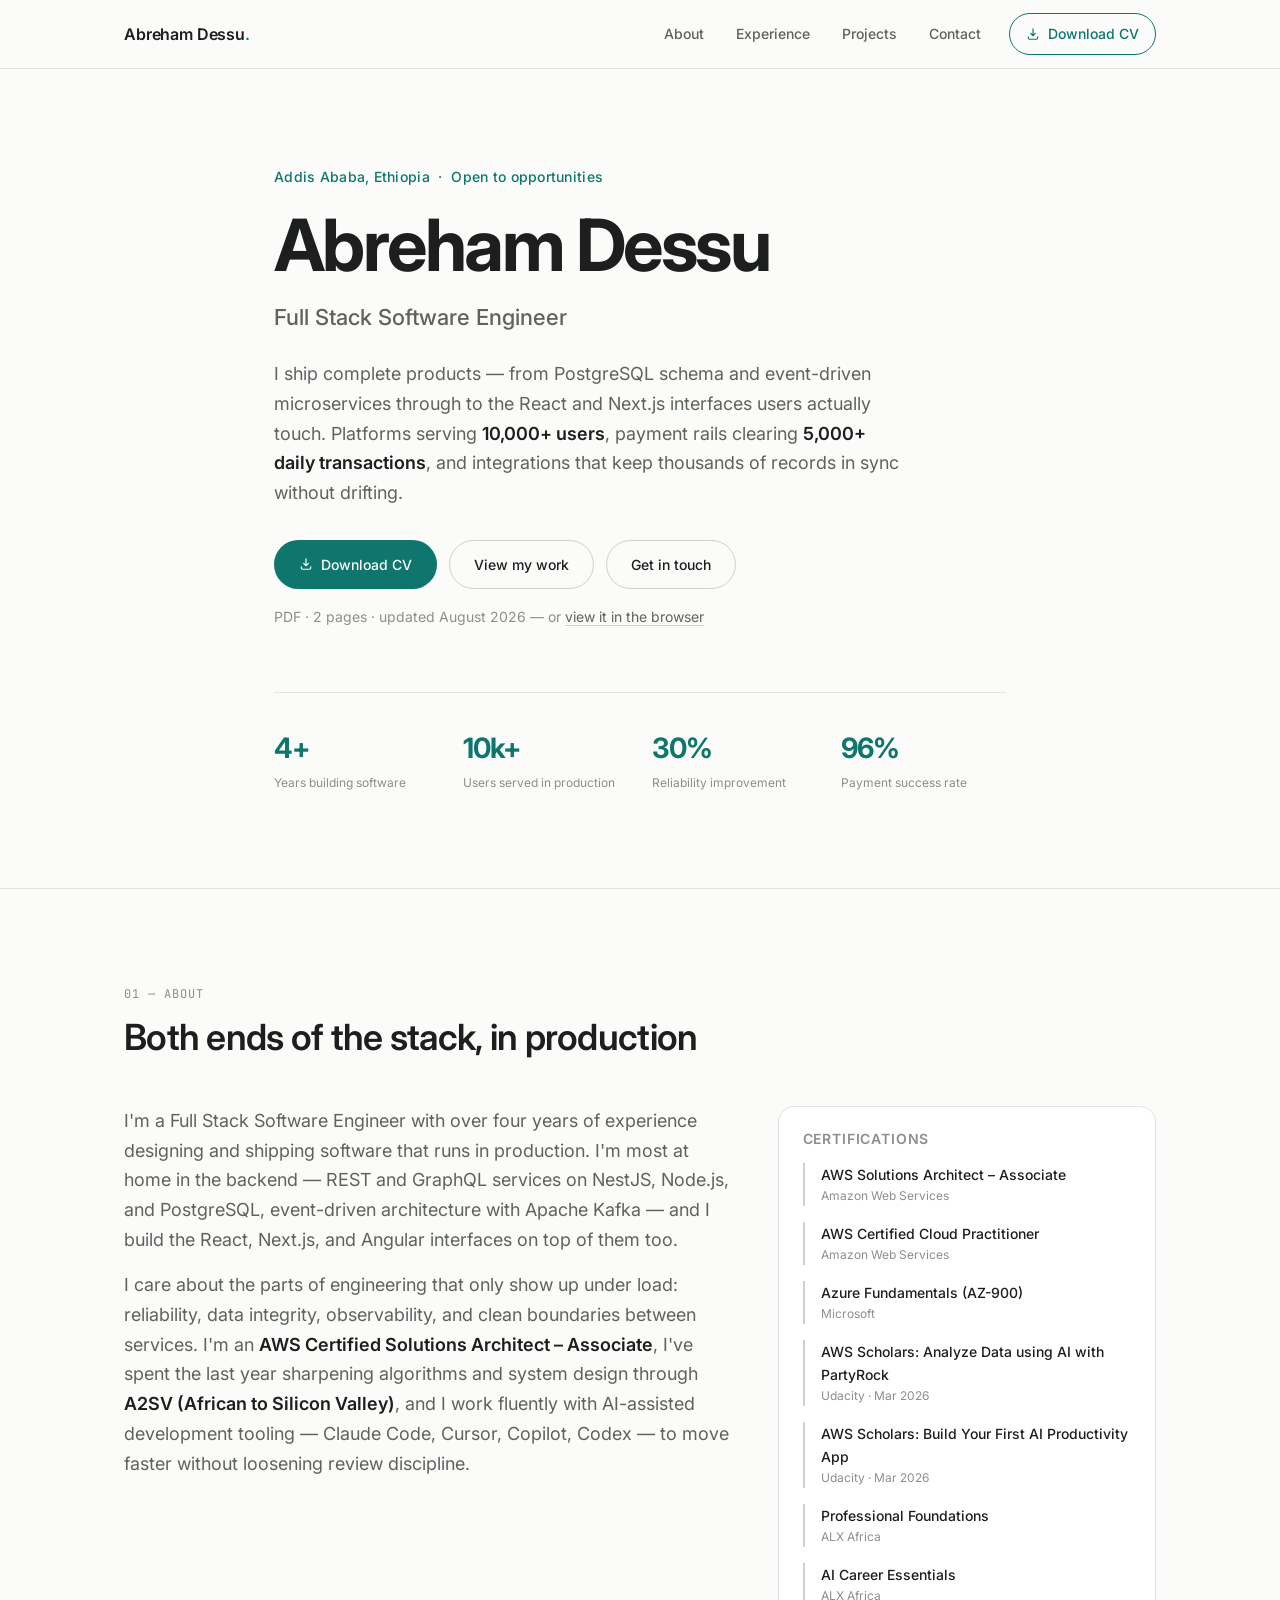
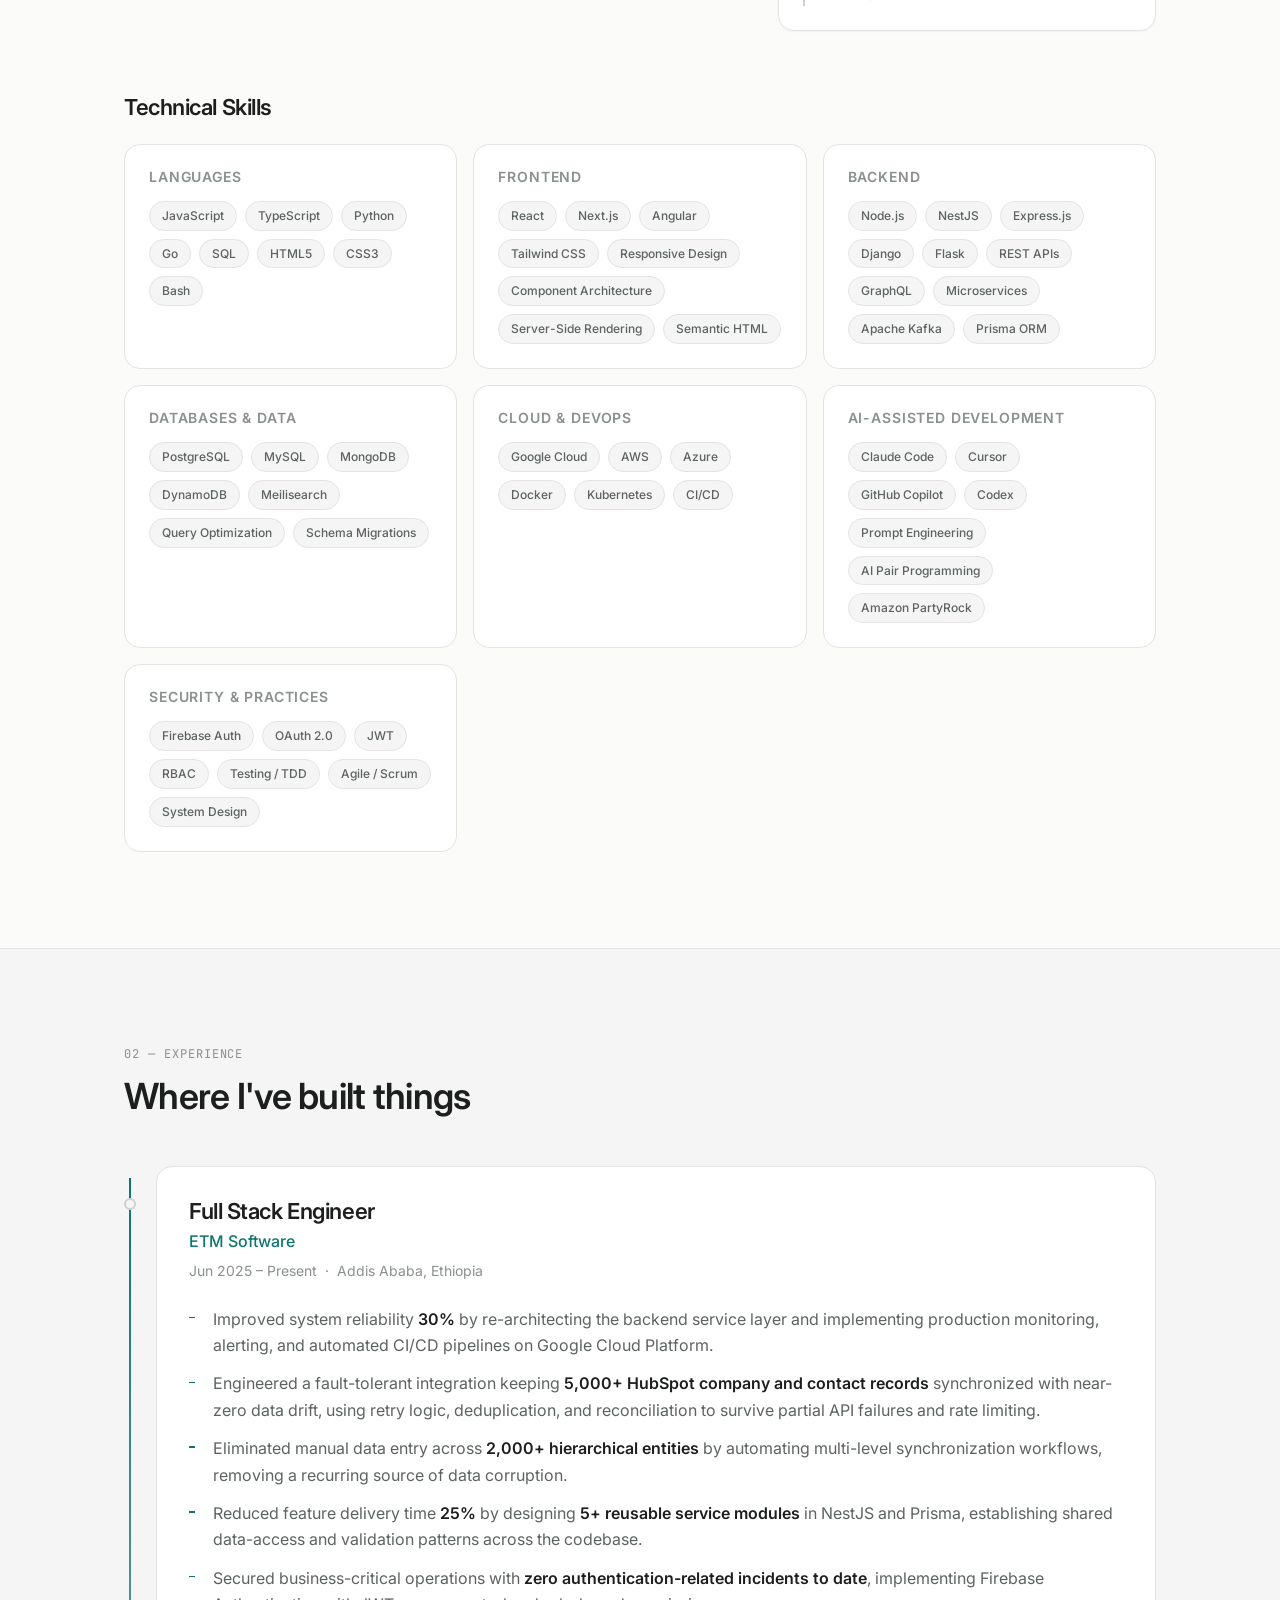
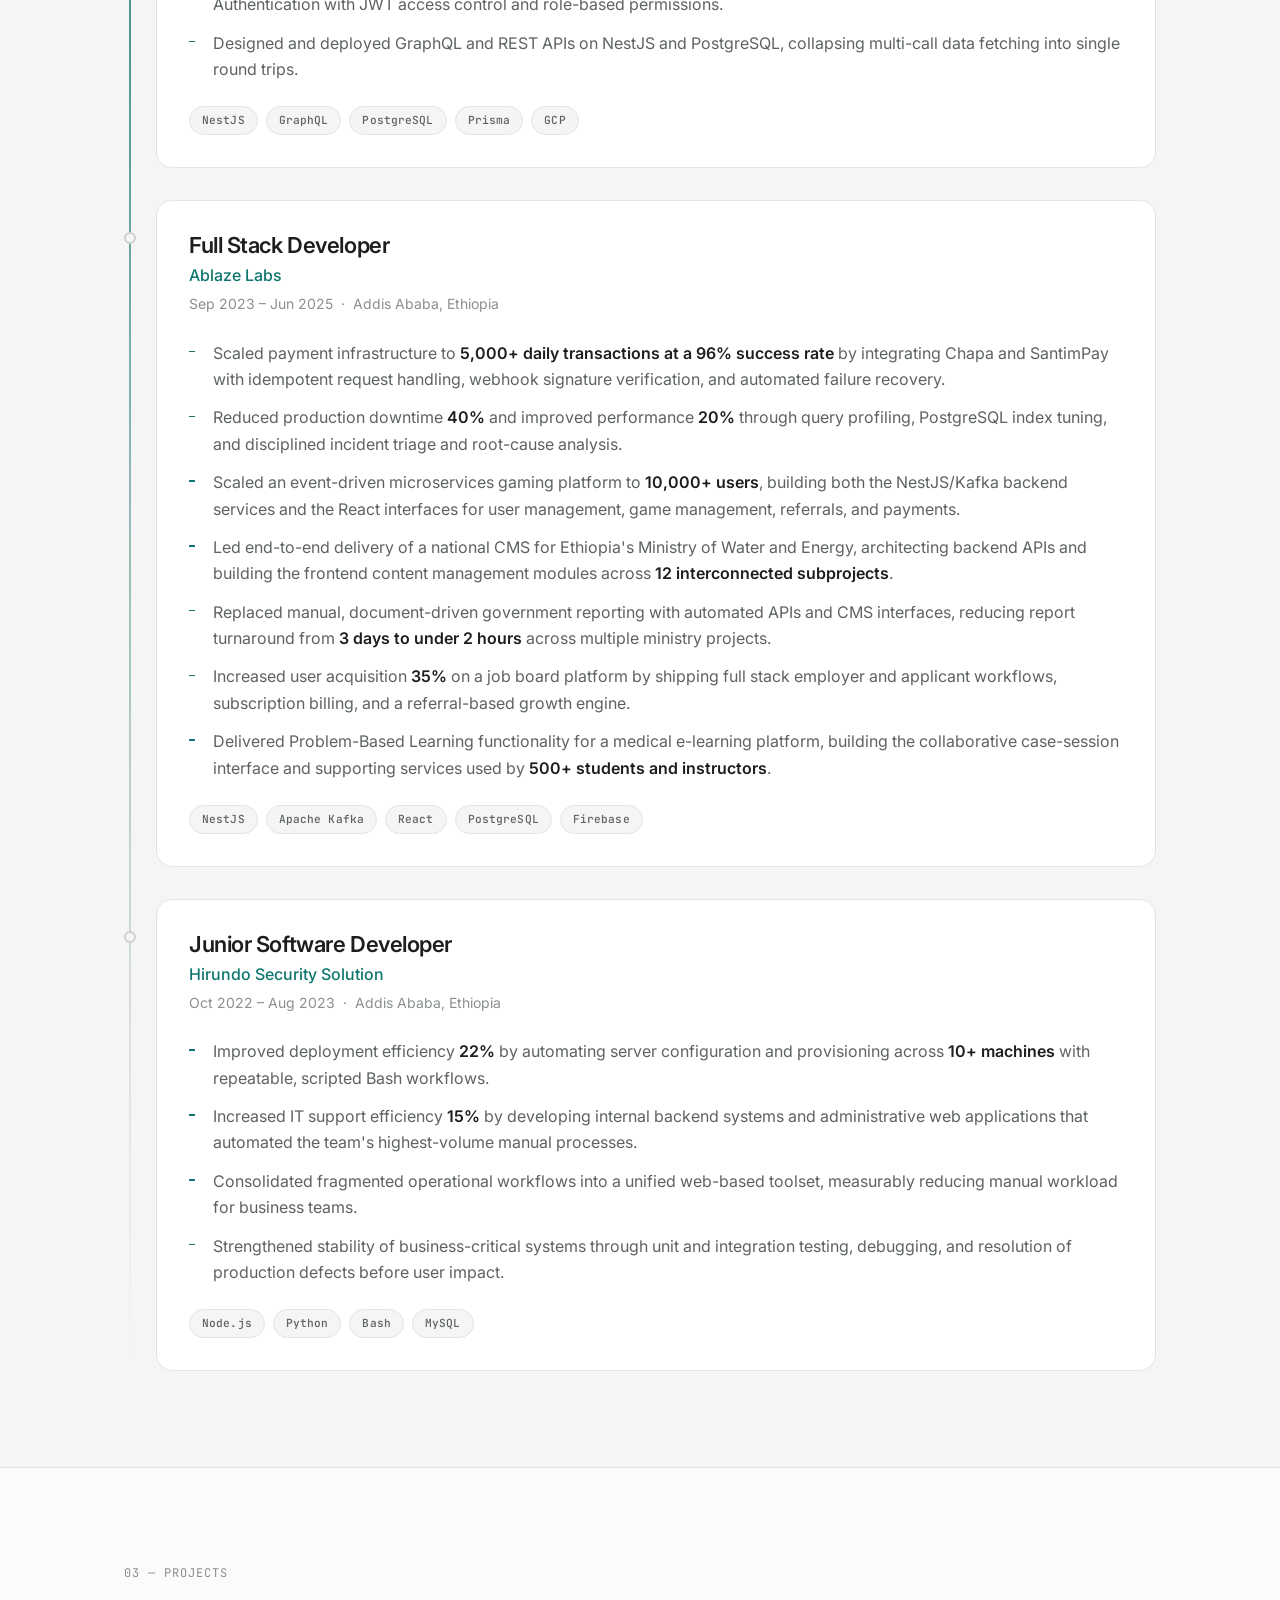
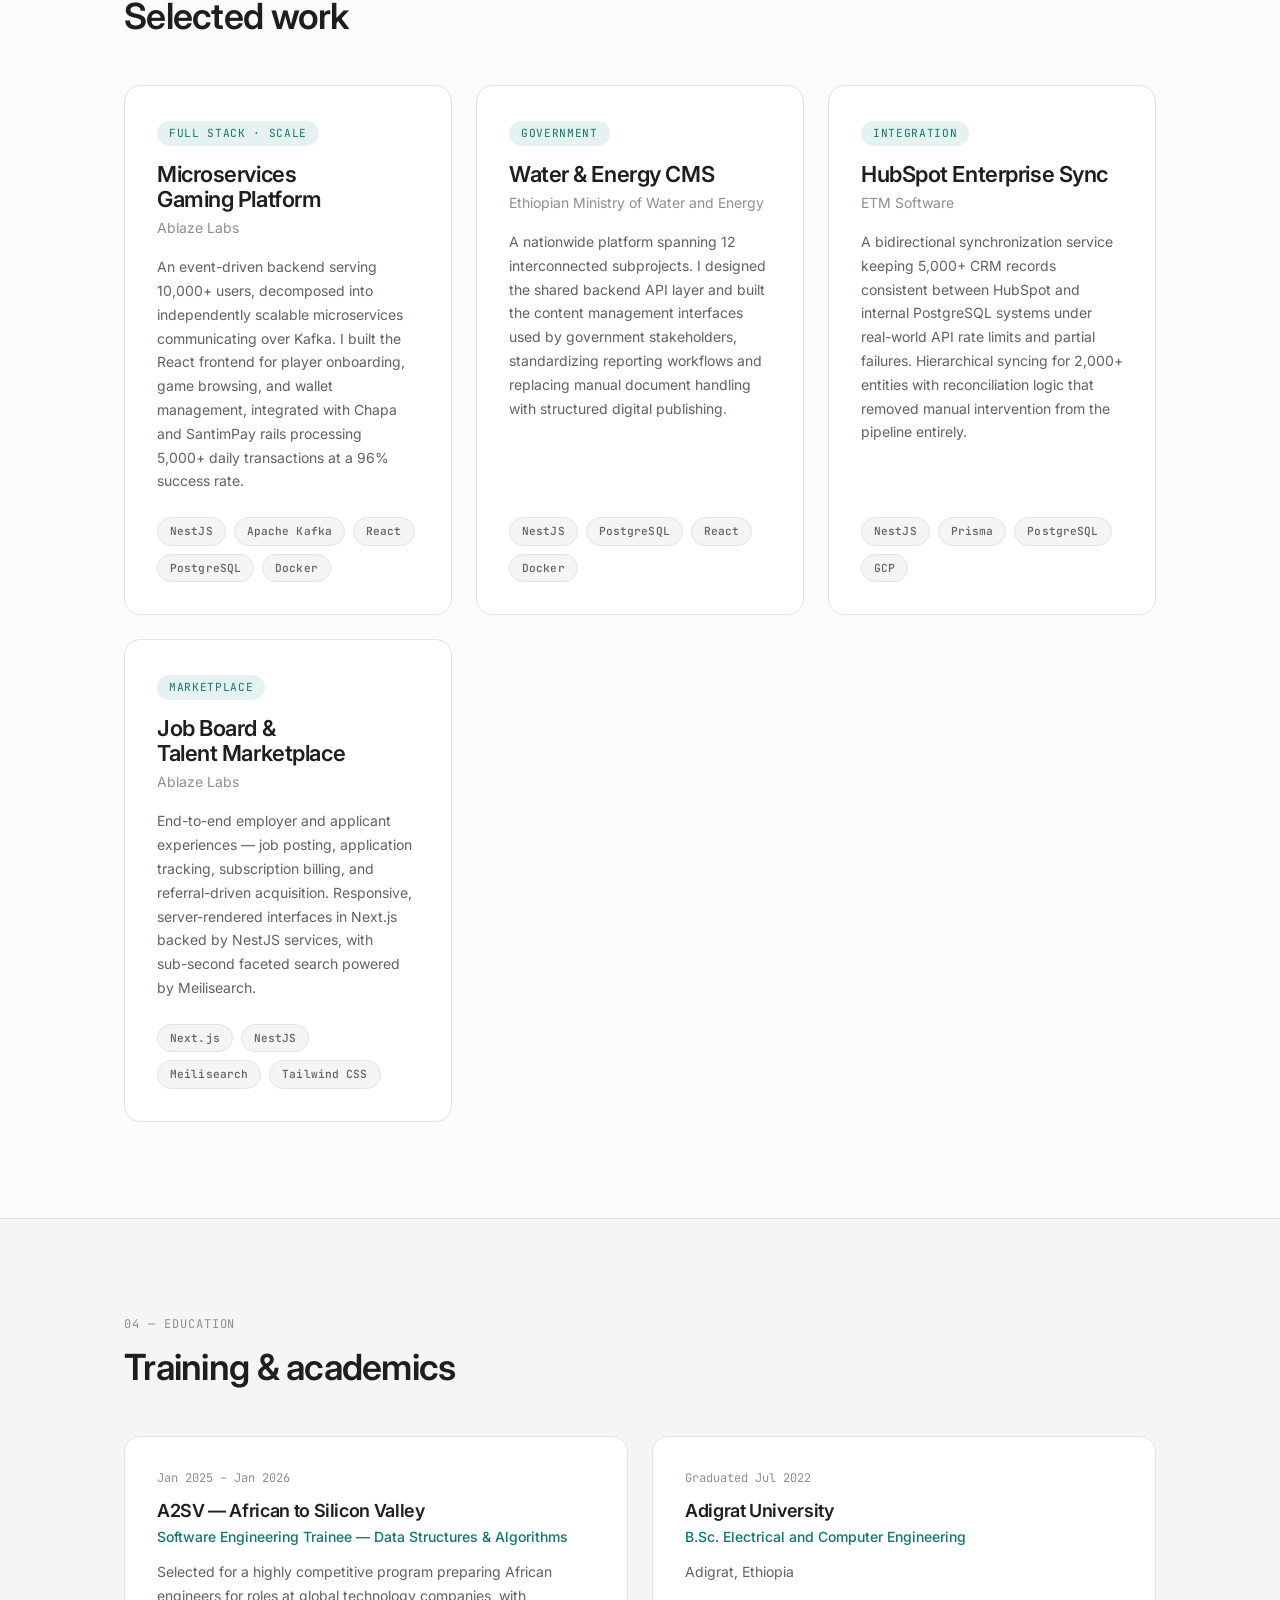
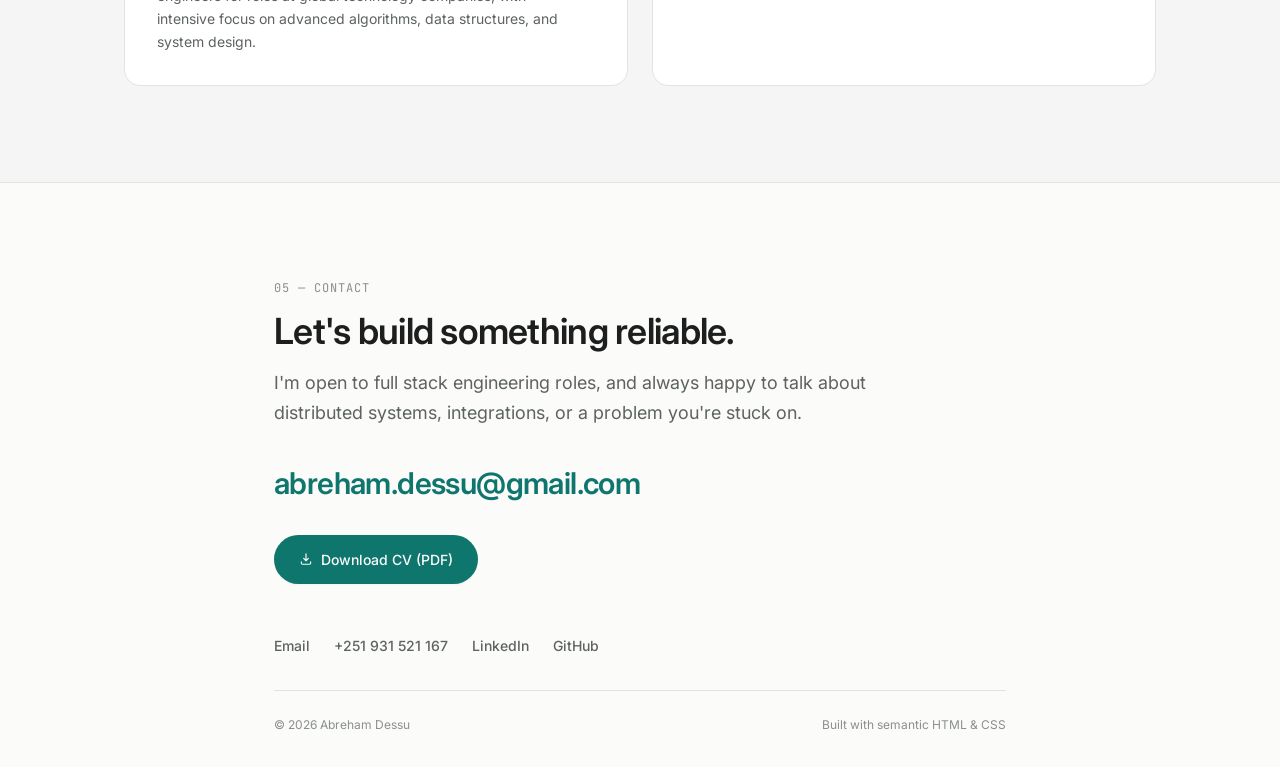
==== index.html @ 690797f2 "Add portfolio site, CV, and downloadable PDF Semantic HTML5 portfolio with hand-written CSS (no fram" ====
<!DOCTYPE html>
<html lang="en">
<head>
  <meta charset="UTF-8">
  <meta name="viewport" content="width=device-width, initial-scale=1.0">
  <title>Abreham Dessu — Full Stack Software Engineer</title>
  <meta name="description" content="Full Stack Software Engineer with 4+ years building event-driven microservices, REST and GraphQL APIs, and the React and Next.js interfaces on top of them.">
  <meta name="author" content="Abreham Dessu">
  <link rel="canonical" href="https://abriz19.github.io/">

  <!-- Social preview (Open Graph / Twitter) -->
  <meta property="og:type" content="website">
  <meta property="og:site_name" content="Abreham Dessu">
  <meta property="og:title" content="Abreham Dessu — Full Stack Software Engineer">
  <meta property="og:description" content="Event-driven microservices serving 10,000+ users, payment rails at a 96% success rate, and the React and Next.js interfaces on top of them.">
  <meta property="og:url" content="https://abriz19.github.io/">
  <meta property="og:image" content="https://abriz19.github.io/og-image.png">
  <meta property="og:image:width" content="1200">
  <meta property="og:image:height" content="630">
  <meta property="og:image:alt" content="Abreham Dessu — Full Stack Software Engineer">
  <meta name="twitter:card" content="summary_large_image">
  <meta name="twitter:title" content="Abreham Dessu — Full Stack Software Engineer">
  <meta name="twitter:description" content="Event-driven microservices serving 10,000+ users, payment rails at a 96% success rate, and the React and Next.js interfaces on top of them.">
  <meta name="twitter:image" content="https://abriz19.github.io/og-image.png">

  <link rel="icon" href="data:image/svg+xml,%3Csvg xmlns='http://www.w3.org/2000/svg' viewBox='0 0 64 64'%3E%3Crect width='64' height='64' rx='14' fill='%230f766e'/%3E%3Ctext x='32' y='44' font-family='Inter,Helvetica,Arial,sans-serif' font-size='32' font-weight='700' fill='%23ffffff' text-anchor='middle'%3EAD%3C/text%3E%3C/svg%3E">
  <link rel="preconnect" href="https://fonts.googleapis.com">
  <link rel="preconnect" href="https://fonts.gstatic.com" crossorigin>
  <link href="https://fonts.googleapis.com/css2?family=Inter:wght@400;500;600;700&family=JetBrains+Mono:wght@500&display=swap" rel="stylesheet">
  <link rel="stylesheet" href="style.css">
</head>
<body>

  <a class="skip-link" href="#main">Skip to content</a>

  <!-- ============ NAVIGATION ============ -->
  <header class="site-header">
    <nav class="nav container" aria-label="Primary">
      <a class="nav__brand" href="#hero">
        Abreham&nbsp;Dessu<span class="nav__dot" aria-hidden="true">.</span>
      </a>
      <ul class="nav__list">
        <li><a class="nav__link" href="#about">About</a></li>
        <li><a class="nav__link" href="#experience">Experience</a></li>
        <li><a class="nav__link" href="#projects">Projects</a></li>
        <li><a class="nav__link" href="#contact">Contact</a></li>
        <li>
          <a class="nav__cta" href="Abreham_Dessu_CV.pdf" download="Abreham_Dessu_CV.pdf">
            <svg class="icon" viewBox="0 0 24 24" aria-hidden="true" focusable="false">
              <path d="M12 3v12m0 0 4-4m-4 4-4-4M4 17v2a2 2 0 0 0 2 2h12a2 2 0 0 0 2-2v-2"/>
            </svg>
            Download CV
          </a>
        </li>
      </ul>
    </nav>
  </header>

  <main id="main">

    <!-- ============ HERO ============ -->
    <section class="hero" id="hero">
      <div class="container hero__inner">
        <p class="hero__eyebrow">Addis Ababa, Ethiopia &nbsp;·&nbsp; Open to opportunities</p>
        <h1 class="hero__name">Abreham Dessu</h1>
        <p class="hero__title">Full Stack Software Engineer</p>
        <p class="hero__hook">
          I ship complete products — from PostgreSQL schema and event-driven microservices
          through to the React and Next.js interfaces users actually touch. Platforms serving
          <strong>10,000+ users</strong>, payment rails clearing
          <strong>5,000+ daily transactions</strong>, and integrations that keep thousands of
          records in sync without drifting.
        </p>
        <div class="hero__actions">
          <a class="btn btn--primary" href="Abreham_Dessu_CV.pdf" download="Abreham_Dessu_CV.pdf">
            <svg class="icon" viewBox="0 0 24 24" aria-hidden="true" focusable="false">
              <path d="M12 3v12m0 0 4-4m-4 4-4-4M4 17v2a2 2 0 0 0 2 2h12a2 2 0 0 0 2-2v-2"/>
            </svg>
            Download CV
          </a>
          <a class="btn btn--ghost" href="#projects">View my work</a>
          <a class="btn btn--ghost" href="mailto:abreham.dessu@gmail.com">Get in touch</a>
        </div>
        <p class="hero__filemeta">PDF · 2 pages · updated August 2026 — or <a href="resume.html">view it in the browser</a></p>
        <ul class="hero__stats">
          <li class="stat">
            <span class="stat__value">4+</span>
            <span class="stat__label">Years building software</span>
          </li>
          <li class="stat">
            <span class="stat__value">10k+</span>
            <span class="stat__label">Users served in production</span>
          </li>
          <li class="stat">
            <span class="stat__value">30%</span>
            <span class="stat__label">Reliability improvement</span>
          </li>
          <li class="stat">
            <span class="stat__value">96%</span>
            <span class="stat__label">Payment success rate</span>
          </li>
        </ul>
      </div>
    </section>

    <!-- ============ ABOUT + SKILLS ============ -->
    <section class="section" id="about" aria-labelledby="about-heading">
      <div class="container">
        <p class="section__eyebrow">01 — About</p>
        <h2 class="section__heading" id="about-heading">Both ends of the stack, in production</h2>

        <div class="about">
          <div class="about__text">
            <p>
              I'm a Full Stack Software Engineer with over four years of experience designing and
              shipping software that runs in production. I'm most at home in the backend — REST and
              GraphQL services on NestJS, Node.js, and PostgreSQL, event-driven architecture with
              Apache Kafka — and I build the React, Next.js, and Angular interfaces on top of them too.
            </p>
            <p>
              I care about the parts of engineering that only show up under load: reliability, data
              integrity, observability, and clean boundaries between services. I'm an
              <strong>AWS Certified Solutions Architect – Associate</strong>, I've spent the last year
              sharpening algorithms and system design through <strong>A2SV (African to Silicon
              Valley)</strong>, and I work fluently with AI-assisted development tooling —
              Claude Code, Cursor, Copilot, Codex — to move faster without loosening review discipline.
            </p>
          </div>

          <aside class="about__certs" aria-label="Certifications">
            <h3 class="about__certs-title">Certifications</h3>
            <ul class="cert-list">
              <li class="cert">
                <span class="cert__name">AWS Solutions Architect – Associate</span>
                <span class="cert__issuer">Amazon Web Services</span>
              </li>
              <li class="cert">
                <span class="cert__name">AWS Certified Cloud Practitioner</span>
                <span class="cert__issuer">Amazon Web Services</span>
              </li>
              <li class="cert">
                <span class="cert__name">Azure Fundamentals (AZ-900)</span>
                <span class="cert__issuer">Microsoft</span>
              </li>
              <li class="cert">
                <span class="cert__name">AWS Scholars: Analyze Data using AI with PartyRock</span>
                <span class="cert__issuer">Udacity · Mar 2026</span>
              </li>
              <li class="cert">
                <span class="cert__name">AWS Scholars: Build Your First AI Productivity App</span>
                <span class="cert__issuer">Udacity · Mar 2026</span>
              </li>
              <li class="cert">
                <span class="cert__name">Professional Foundations</span>
                <span class="cert__issuer">ALX Africa</span>
              </li>
              <li class="cert">
                <span class="cert__name">AI Career Essentials</span>
                <span class="cert__issuer">ALX Africa</span>
              </li>
            </ul>
          </aside>
        </div>

        <h3 class="subsection__heading">Technical Skills</h3>
        <div class="skills-grid">

          <article class="skill-card">
            <h4 class="skill-card__title">Languages</h4>
            <ul class="tags">
              <li class="tag">JavaScript</li>
              <li class="tag">TypeScript</li>
              <li class="tag">Python</li>
              <li class="tag">Go</li>
              <li class="tag">SQL</li>
              <li class="tag">HTML5</li>
              <li class="tag">CSS3</li>
              <li class="tag">Bash</li>
            </ul>
          </article>

          <article class="skill-card">
            <h4 class="skill-card__title">Frontend</h4>
            <ul class="tags">
              <li class="tag">React</li>
              <li class="tag">Next.js</li>
              <li class="tag">Angular</li>
              <li class="tag">Tailwind CSS</li>
              <li class="tag">Responsive Design</li>
              <li class="tag">Component Architecture</li>
              <li class="tag">Server-Side Rendering</li>
              <li class="tag">Semantic HTML</li>
            </ul>
          </article>

          <article class="skill-card">
            <h4 class="skill-card__title">Backend</h4>
            <ul class="tags">
              <li class="tag">Node.js</li>
              <li class="tag">NestJS</li>
              <li class="tag">Express.js</li>
              <li class="tag">Django</li>
              <li class="tag">Flask</li>
              <li class="tag">REST APIs</li>
              <li class="tag">GraphQL</li>
              <li class="tag">Microservices</li>
              <li class="tag">Apache Kafka</li>
              <li class="tag">Prisma ORM</li>
            </ul>
          </article>

          <article class="skill-card">
            <h4 class="skill-card__title">Databases &amp; Data</h4>
            <ul class="tags">
              <li class="tag">PostgreSQL</li>
              <li class="tag">MySQL</li>
              <li class="tag">MongoDB</li>
              <li class="tag">DynamoDB</li>
              <li class="tag">Meilisearch</li>
              <li class="tag">Query Optimization</li>
              <li class="tag">Schema Migrations</li>
            </ul>
          </article>

          <article class="skill-card">
            <h4 class="skill-card__title">Cloud &amp; DevOps</h4>
            <ul class="tags">
              <li class="tag">Google Cloud</li>
              <li class="tag">AWS</li>
              <li class="tag">Azure</li>
              <li class="tag">Docker</li>
              <li class="tag">Kubernetes</li>
              <li class="tag">CI/CD</li>
            </ul>
          </article>

          <article class="skill-card">
            <h4 class="skill-card__title">AI-Assisted Development</h4>
            <ul class="tags">
              <li class="tag">Claude Code</li>
              <li class="tag">Cursor</li>
              <li class="tag">GitHub Copilot</li>
              <li class="tag">Codex</li>
              <li class="tag">Prompt Engineering</li>
              <li class="tag">AI Pair Programming</li>
              <li class="tag">Amazon PartyRock</li>
            </ul>
          </article>

          <article class="skill-card">
            <h4 class="skill-card__title">Security &amp; Practices</h4>
            <ul class="tags">
              <li class="tag">Firebase Auth</li>
              <li class="tag">OAuth 2.0</li>
              <li class="tag">JWT</li>
              <li class="tag">RBAC</li>
              <li class="tag">Testing / TDD</li>
              <li class="tag">Agile / Scrum</li>
              <li class="tag">System Design</li>
            </ul>
          </article>

        </div>
      </div>
    </section>

    <!-- ============ EXPERIENCE TIMELINE ============ -->
    <section class="section section--alt" id="experience" aria-labelledby="experience-heading">
      <div class="container">
        <p class="section__eyebrow">02 — Experience</p>
        <h2 class="section__heading" id="experience-heading">Where I've built things</h2>

        <ol class="timeline">

          <li class="timeline__item">
            <div class="timeline__marker" aria-hidden="true"></div>
            <article class="timeline__card">
              <header class="timeline__header">
                <h3 class="timeline__role">Full Stack Engineer</h3>
                <p class="timeline__company">ETM Software</p>
                <p class="timeline__meta">
                  <time datetime="2025-06">Jun 2025</time> – Present
                  <span class="timeline__sep" aria-hidden="true">·</span> Addis Ababa, Ethiopia
                </p>
              </header>
              <ul class="timeline__points">
                <li>Improved system reliability <strong>30%</strong> by re-architecting the backend service layer and implementing production monitoring, alerting, and automated CI/CD pipelines on Google Cloud Platform.</li>
                <li>Engineered a fault-tolerant integration keeping <strong>5,000+ HubSpot company and contact records</strong> synchronized with near-zero data drift, using retry logic, deduplication, and reconciliation to survive partial API failures and rate limiting.</li>
                <li>Eliminated manual data entry across <strong>2,000+ hierarchical entities</strong> by automating multi-level synchronization workflows, removing a recurring source of data corruption.</li>
                <li>Reduced feature delivery time <strong>25%</strong> by designing <strong>5+ reusable service modules</strong> in NestJS and Prisma, establishing shared data-access and validation patterns across the codebase.</li>
                <li>Secured business-critical operations with <strong>zero authentication-related incidents to date</strong>, implementing Firebase Authentication with JWT access control and role-based permissions.</li>
                <li>Designed and deployed GraphQL and REST APIs on NestJS and PostgreSQL, collapsing multi-call data fetching into single round trips.</li>
              </ul>
              <ul class="tags tags--inline">
                <li class="tag tag--mono">NestJS</li>
                <li class="tag tag--mono">GraphQL</li>
                <li class="tag tag--mono">PostgreSQL</li>
                <li class="tag tag--mono">Prisma</li>
                <li class="tag tag--mono">GCP</li>
              </ul>
            </article>
          </li>

          <li class="timeline__item">
            <div class="timeline__marker" aria-hidden="true"></div>
            <article class="timeline__card">
              <header class="timeline__header">
                <h3 class="timeline__role">Full Stack Developer</h3>
                <p class="timeline__company">Ablaze Labs</p>
                <p class="timeline__meta">
                  <time datetime="2023-09">Sep 2023</time> – <time datetime="2025-06">Jun 2025</time>
                  <span class="timeline__sep" aria-hidden="true">·</span> Addis Ababa, Ethiopia
                </p>
              </header>
              <ul class="timeline__points">
                <li>Scaled payment infrastructure to <strong>5,000+ daily transactions at a 96% success rate</strong> by integrating Chapa and SantimPay with idempotent request handling, webhook signature verification, and automated failure recovery.</li>
                <li>Reduced production downtime <strong>40%</strong> and improved performance <strong>20%</strong> through query profiling, PostgreSQL index tuning, and disciplined incident triage and root-cause analysis.</li>
                <li>Scaled an event-driven microservices gaming platform to <strong>10,000+ users</strong>, building both the NestJS/Kafka backend services and the React interfaces for user management, game management, referrals, and payments.</li>
                <li>Led end-to-end delivery of a national CMS for Ethiopia's Ministry of Water and Energy, architecting backend APIs and building the frontend content management modules across <strong>12 interconnected subprojects</strong>.</li>
                <li>Replaced manual, document-driven government reporting with automated APIs and CMS interfaces, reducing report turnaround from <strong>3 days to under 2 hours</strong> across multiple ministry projects.</li>
                <li>Increased user acquisition <strong>35%</strong> on a job board platform by shipping full stack employer and applicant workflows, subscription billing, and a referral-based growth engine.</li>
                <li>Delivered Problem-Based Learning functionality for a medical e-learning platform, building the collaborative case-session interface and supporting services used by <strong>500+ students and instructors</strong>.</li>
              </ul>
              <ul class="tags tags--inline">
                <li class="tag tag--mono">NestJS</li>
                <li class="tag tag--mono">Apache Kafka</li>
                <li class="tag tag--mono">React</li>
                <li class="tag tag--mono">PostgreSQL</li>
                <li class="tag tag--mono">Firebase</li>
              </ul>
            </article>
          </li>

          <li class="timeline__item">
            <div class="timeline__marker" aria-hidden="true"></div>
            <article class="timeline__card">
              <header class="timeline__header">
                <h3 class="timeline__role">Junior Software Developer</h3>
                <p class="timeline__company">Hirundo Security Solution</p>
                <p class="timeline__meta">
                  <time datetime="2022-10">Oct 2022</time> – <time datetime="2023-08">Aug 2023</time>
                  <span class="timeline__sep" aria-hidden="true">·</span> Addis Ababa, Ethiopia
                </p>
              </header>
              <ul class="timeline__points">
                <li>Improved deployment efficiency <strong>22%</strong> by automating server configuration and provisioning across <strong>10+ machines</strong> with repeatable, scripted Bash workflows.</li>
                <li>Increased IT support efficiency <strong>15%</strong> by developing internal backend systems and administrative web applications that automated the team's highest-volume manual processes.</li>
                <li>Consolidated fragmented operational workflows into a unified web-based toolset, measurably reducing manual workload for business teams.</li>
                <li>Strengthened stability of business-critical systems through unit and integration testing, debugging, and resolution of production defects before user impact.</li>
              </ul>
              <ul class="tags tags--inline">
                <li class="tag tag--mono">Node.js</li>
                <li class="tag tag--mono">Python</li>
                <li class="tag tag--mono">Bash</li>
                <li class="tag tag--mono">MySQL</li>
              </ul>
            </article>
          </li>

        </ol>
      </div>
    </section>

    <!-- ============ PROJECTS ============ -->
    <section class="section" id="projects" aria-labelledby="projects-heading">
      <div class="container">
        <p class="section__eyebrow">03 — Projects</p>
        <h2 class="section__heading" id="projects-heading">Selected work</h2>

        <div class="projects-grid">

          <article class="project-card">
            <div class="project-card__top">
              <span class="project-card__badge">Full Stack · Scale</span>
              <h3 class="project-card__title">Microservices Gaming Platform</h3>
              <p class="project-card__org">Ablaze Labs</p>
              <p class="project-card__desc">
                An event-driven backend serving 10,000+ users, decomposed into independently scalable
                microservices communicating over Kafka. I built the React frontend for player onboarding,
                game browsing, and wallet management, integrated with Chapa and SantimPay rails
                processing 5,000+ daily transactions at a 96% success rate.
              </p>
            </div>
            <ul class="tags tags--inline">
              <li class="tag tag--mono">NestJS</li>
              <li class="tag tag--mono">Apache Kafka</li>
              <li class="tag tag--mono">React</li>
              <li class="tag tag--mono">PostgreSQL</li>
              <li class="tag tag--mono">Docker</li>
            </ul>
          </article>

          <article class="project-card">
            <div class="project-card__top">
              <span class="project-card__badge">Government</span>
              <h3 class="project-card__title">Water &amp; Energy CMS</h3>
              <p class="project-card__org">Ethiopian Ministry of Water and Energy</p>
              <p class="project-card__desc">
                A nationwide platform spanning 12 interconnected subprojects. I designed the shared
                backend API layer and built the content management interfaces used by government
                stakeholders, standardizing reporting workflows and replacing manual document handling
                with structured digital publishing.
              </p>
            </div>
            <ul class="tags tags--inline">
              <li class="tag tag--mono">NestJS</li>
              <li class="tag tag--mono">PostgreSQL</li>
              <li class="tag tag--mono">React</li>
              <li class="tag tag--mono">Docker</li>
            </ul>
          </article>

          <article class="project-card">
            <div class="project-card__top">
              <span class="project-card__badge">Integration</span>
              <h3 class="project-card__title">HubSpot Enterprise Sync</h3>
              <p class="project-card__org">ETM Software</p>
              <p class="project-card__desc">
                A bidirectional synchronization service keeping 5,000+ CRM records consistent between
                HubSpot and internal PostgreSQL systems under real-world API rate limits and partial
                failures. Hierarchical syncing for 2,000+ entities with reconciliation logic that removed
                manual intervention from the pipeline entirely.
              </p>
            </div>
            <ul class="tags tags--inline">
              <li class="tag tag--mono">NestJS</li>
              <li class="tag tag--mono">Prisma</li>
              <li class="tag tag--mono">PostgreSQL</li>
              <li class="tag tag--mono">GCP</li>
            </ul>
          </article>

          <article class="project-card">
            <div class="project-card__top">
              <span class="project-card__badge">Marketplace</span>
              <h3 class="project-card__title">Job Board &amp; Talent Marketplace</h3>
              <p class="project-card__org">Ablaze Labs</p>
              <p class="project-card__desc">
                End-to-end employer and applicant experiences — job posting, application tracking,
                subscription billing, and referral-driven acquisition. Responsive, server-rendered
                interfaces in Next.js backed by NestJS services, with sub-second faceted search
                powered by Meilisearch.
              </p>
            </div>
            <ul class="tags tags--inline">
              <li class="tag tag--mono">Next.js</li>
              <li class="tag tag--mono">NestJS</li>
              <li class="tag tag--mono">Meilisearch</li>
              <li class="tag tag--mono">Tailwind CSS</li>
            </ul>
          </article>

        </div>
      </div>
    </section>

    <!-- ============ EDUCATION ============ -->
    <section class="section section--alt" id="education" aria-labelledby="education-heading">
      <div class="container">
        <p class="section__eyebrow">04 — Education</p>
        <h2 class="section__heading" id="education-heading">Training &amp; academics</h2>

        <div class="education-grid">
          <article class="edu-card">
            <p class="edu-card__period"><time datetime="2025-01">Jan 2025</time> – <time datetime="2026-01">Jan 2026</time></p>
            <h3 class="edu-card__school">A2SV — African to Silicon Valley</h3>
            <p class="edu-card__degree">Software Engineering Trainee — Data Structures &amp; Algorithms</p>
            <p class="edu-card__note">
              Selected for a highly competitive program preparing African engineers for roles at global
              technology companies, with intensive focus on advanced algorithms, data structures,
              and system design.
            </p>
          </article>

          <article class="edu-card">
            <p class="edu-card__period">Graduated <time datetime="2022-07">Jul 2022</time></p>
            <h3 class="edu-card__school">Adigrat University</h3>
            <p class="edu-card__degree">B.Sc. Electrical and Computer Engineering</p>
            <p class="edu-card__note">Adigrat, Ethiopia</p>
          </article>
        </div>
      </div>
    </section>

  </main>

  <!-- ============ CONTACT FOOTER ============ -->
  <footer class="footer" id="contact">
    <div class="container footer__inner">
      <p class="section__eyebrow">05 — Contact</p>
      <h2 class="footer__heading">Let's build something reliable.</h2>
      <p class="footer__text">
        I'm open to full stack engineering roles, and always happy to talk about distributed systems,
        integrations, or a problem you're stuck on.
      </p>

      <a class="footer__email" href="mailto:abreham.dessu@gmail.com">abreham.dessu@gmail.com</a>

      <p class="footer__cv">
        <a class="btn btn--primary" href="Abreham_Dessu_CV.pdf" download="Abreham_Dessu_CV.pdf">
          <svg class="icon" viewBox="0 0 24 24" aria-hidden="true" focusable="false">
            <path d="M12 3v12m0 0 4-4m-4 4-4-4M4 17v2a2 2 0 0 0 2 2h12a2 2 0 0 0 2-2v-2"/>
          </svg>
          Download CV (PDF)
        </a>
      </p>

      <ul class="footer__links">
        <li><a class="footer__link" href="mailto:abreham.dessu@gmail.com">Email</a></li>
        <li><a class="footer__link" href="tel:+251931521167">+251 931 521 167</a></li>
        <li><a class="footer__link" href="https://linkedin.com/in/abrehamdessu" target="_blank" rel="noopener noreferrer">LinkedIn</a></li>
        <li><a class="footer__link" href="https://github.com/abriz19" target="_blank" rel="noopener noreferrer">GitHub</a></li>
      </ul>

      <p class="footer__copy">
        <span>© 2026 Abreham Dessu</span>
        <span class="footer__built">Built with semantic HTML &amp; CSS</span>
      </p>
    </div>
  </footer>

</body>
</html>
---- style.css ----
/* =============================================================
   Abreham Dessu — Portfolio
   Component-based stylesheet
   1.  Design tokens
   2.  Reset & base
   3.  Layout primitives
   4.  Navigation
   5.  Hero
   6.  Section headings
   7.  About & certifications
   8.  Skills grid
   9.  Experience timeline
   10. Project cards
   11. Education
   12. Footer
   13. Responsive
   14. Motion preferences
   ============================================================= */


/* ---------- 1. DESIGN TOKENS ---------- */

:root {
  /* Palette — crisp light theme with a slate/teal accent */
  --color-bg:            #fbfbfa;
  --color-surface:       #ffffff;
  --color-surface-alt:   #f4f5f4;
  --color-border:        #e3e4e2;
  --color-border-strong: #cfd1ce;

  --color-text:          #1c1f1e;
  --color-text-muted:    #5d635f;
  --color-text-subtle:   #8a908c;

  --color-accent:        #0f766e;
  --color-accent-hover:  #115e59;
  --color-accent-soft:   #e6f2f0;

  /* Typography */
  --font-sans: "Inter", -apple-system, BlinkMacSystemFont, "Segoe UI", Roboto,
               "Helvetica Neue", Arial, sans-serif;
  --font-mono: "JetBrains Mono", ui-monospace, SFMono-Regular, Menlo, Consolas, monospace;

  --text-xs:   0.75rem;
  --text-sm:   0.875rem;
  --text-base: 1rem;
  --text-lg:   1.125rem;
  --text-xl:   1.375rem;
  --text-2xl:  1.75rem;
  --text-3xl:  2.25rem;
  --text-hero: clamp(2.75rem, 8vw, 4.5rem);

  /* Spacing scale */
  --space-1: 0.25rem;
  --space-2: 0.5rem;
  --space-3: 0.75rem;
  --space-4: 1rem;
  --space-5: 1.5rem;
  --space-6: 2rem;
  --space-7: 3rem;
  --space-8: 4rem;
  --space-9: 6rem;

  /* Shape & depth */
  --radius-sm: 6px;
  --radius-md: 10px;
  --radius-lg: 16px;
  --radius-pill: 999px;

  --shadow-sm: 0 1px 2px rgba(20, 24, 22, 0.04);
  --shadow-md: 0 4px 16px rgba(20, 24, 22, 0.06);
  --shadow-lg: 0 16px 40px rgba(20, 24, 22, 0.10);

  --ease: cubic-bezier(0.22, 0.61, 0.36, 1);
  --transition: 220ms var(--ease);

  --container-width: 1080px;
  --nav-height: 68px;
}

/* Sleek slate dark theme — respects the visitor's OS preference */
@media (prefers-color-scheme: dark) {
  :root {
    --color-bg:            #0f1211;
    --color-surface:       #171b19;
    --color-surface-alt:   #141817;
    --color-border:        #262b29;
    --color-border-strong: #363c39;

    --color-text:          #eef0ee;
    --color-text-muted:    #a7aeaa;
    --color-text-subtle:   #7b827e;

    --color-accent:        #5eead4;
    --color-accent-hover:  #99f6e4;
    --color-accent-soft:   #14312d;

    --shadow-sm: 0 1px 2px rgba(0, 0, 0, 0.3);
    --shadow-md: 0 4px 16px rgba(0, 0, 0, 0.35);
    --shadow-lg: 0 16px 40px rgba(0, 0, 0, 0.5);
  }
}


/* ---------- 2. RESET & BASE ---------- */

*,
*::before,
*::after {
  box-sizing: border-box;
  margin: 0;
  padding: 0;
}

html {
  scroll-behavior: smooth;
  scroll-padding-top: calc(var(--nav-height) + var(--space-4));
  -webkit-text-size-adjust: 100%;
}

body {
  background-color: var(--color-bg);
  color: var(--color-text);
  font-family: var(--font-sans);
  font-size: var(--text-base);
  line-height: 1.65;
  -webkit-font-smoothing: antialiased;
  -moz-osx-font-smoothing: grayscale;
}

h1, h2, h3, h4 {
  line-height: 1.15;
  letter-spacing: -0.02em;
  font-weight: 600;
  text-wrap: balance;
}

p { text-wrap: pretty; }

ul, ol { list-style: none; }

a {
  color: inherit;
  text-decoration: none;
}

strong {
  font-weight: 600;
  color: var(--color-text);
}

:focus-visible {
  outline: 2px solid var(--color-accent);
  outline-offset: 3px;
  border-radius: var(--radius-sm);
}

.skip-link {
  position: absolute;
  left: -9999px;
  top: var(--space-2);
  z-index: 100;
  padding: var(--space-2) var(--space-4);
  background: var(--color-accent);
  color: #fff;
  border-radius: var(--radius-sm);
  font-size: var(--text-sm);
}

.skip-link:focus {
  left: var(--space-4);
}


/* ---------- 3. LAYOUT PRIMITIVES ---------- */

.container {
  width: 100%;
  max-width: var(--container-width);
  margin-inline: auto;
  padding-inline: var(--space-5);
}

.section {
  padding-block: var(--space-9);
  border-top: 1px solid var(--color-border);
}

.section--alt {
  background-color: var(--color-surface-alt);
}


/* ---------- 4. NAVIGATION ---------- */

.site-header {
  position: sticky;
  top: 0;
  z-index: 50;
  background-color: color-mix(in srgb, var(--color-bg) 85%, transparent);
  backdrop-filter: saturate(180%) blur(12px);
  -webkit-backdrop-filter: saturate(180%) blur(12px);
  border-bottom: 1px solid var(--color-border);
}

.nav {
  height: var(--nav-height);
  display: flex;
  align-items: center;
  justify-content: space-between;
  gap: var(--space-5);
}

.nav__brand {
  font-weight: 600;
  font-size: var(--text-base);
  letter-spacing: -0.01em;
  transition: color var(--transition);
}

.nav__brand:hover { color: var(--color-accent); }

.nav__dot { color: var(--color-accent); }

.nav__list {
  display: flex;
  align-items: center;
  gap: var(--space-2);
}

.nav__link {
  position: relative;
  display: inline-block;
  padding: var(--space-2) var(--space-3);
  font-size: var(--text-sm);
  font-weight: 500;
  color: var(--color-text-muted);
  border-radius: var(--radius-sm);
  transition: color var(--transition), background-color var(--transition);
}

.nav__link::after {
  content: "";
  position: absolute;
  left: var(--space-3);
  right: var(--space-3);
  bottom: 4px;
  height: 1.5px;
  background-color: var(--color-accent);
  transform: scaleX(0);
  transform-origin: left;
  transition: transform var(--transition);
}

.nav__link:hover {
  color: var(--color-text);
  background-color: var(--color-surface-alt);
}

.nav__link:hover::after { transform: scaleX(1); }

/* Download-CV call to action in the nav */
.nav__cta {
  display: inline-flex;
  align-items: center;
  gap: var(--space-2);
  margin-left: var(--space-2);
  padding: var(--space-2) var(--space-4);
  font-size: var(--text-sm);
  font-weight: 500;
  color: var(--color-accent);
  border: 1px solid var(--color-accent);
  border-radius: var(--radius-pill);
  white-space: nowrap;
  transition: background-color var(--transition), color var(--transition),
              transform var(--transition), box-shadow var(--transition);
}

.nav__cta:hover {
  background-color: var(--color-accent);
  color: var(--color-bg);
  transform: translateY(-1px);
  box-shadow: var(--shadow-sm);
}

/* Shared inline icon */
.icon {
  width: 1em;
  height: 1em;
  flex-shrink: 0;
  fill: none;
  stroke: currentColor;
  stroke-width: 2;
  stroke-linecap: round;
  stroke-linejoin: round;
}


/* ---------- 5. HERO ---------- */

.hero {
  padding-block: clamp(var(--space-8), 14vh, var(--space-9)) var(--space-9);
}

.hero__inner {
  max-width: 780px;
  margin-inline: auto;
}

.hero__eyebrow {
  font-size: var(--text-sm);
  font-weight: 500;
  color: var(--color-accent);
  letter-spacing: 0.02em;
  margin-bottom: var(--space-4);
}

.hero__name {
  font-size: var(--text-hero);
  font-weight: 700;
  letter-spacing: -0.035em;
  margin-bottom: var(--space-3);
}

.hero__title {
  font-size: var(--text-xl);
  font-weight: 500;
  color: var(--color-text-muted);
  margin-bottom: var(--space-5);
}

.hero__hook {
  font-size: var(--text-lg);
  color: var(--color-text-muted);
  max-width: 62ch;
  margin-bottom: var(--space-6);
}

.hero__actions {
  display: flex;
  flex-wrap: wrap;
  gap: var(--space-3);
  margin-bottom: var(--space-4);
}

/* Reassurance line under the download button */
.hero__filemeta {
  font-size: var(--text-sm);
  color: var(--color-text-subtle);
  margin-bottom: var(--space-8);
}

.hero__filemeta a {
  color: var(--color-text-muted);
  border-bottom: 1px solid var(--color-border-strong);
  transition: color var(--transition), border-color var(--transition);
}

.hero__filemeta a:hover {
  color: var(--color-accent);
  border-bottom-color: var(--color-accent);
}

/* Buttons */
.btn {
  display: inline-flex;
  align-items: center;
  justify-content: center;
  gap: var(--space-2);
  padding: var(--space-3) var(--space-5);
  font-size: var(--text-sm);
  font-weight: 500;
  border-radius: var(--radius-pill);
  border: 1px solid transparent;
  transition: background-color var(--transition), color var(--transition),
              border-color var(--transition), transform var(--transition),
              box-shadow var(--transition);
}

.btn--primary {
  background-color: var(--color-accent);
  color: var(--color-bg);
  box-shadow: var(--shadow-sm);
}

.btn--primary:hover {
  background-color: var(--color-accent-hover);
  transform: translateY(-2px);
  box-shadow: var(--shadow-md);
}

.btn--ghost {
  border-color: var(--color-border-strong);
  color: var(--color-text);
}

.btn--ghost:hover {
  border-color: var(--color-accent);
  color: var(--color-accent);
  transform: translateY(-2px);
}

/* Hero stats */
.hero__stats {
  display: grid;
  grid-template-columns: repeat(4, 1fr);
  gap: var(--space-5);
  padding-top: var(--space-6);
  border-top: 1px solid var(--color-border);
}

.stat {
  display: flex;
  flex-direction: column;
  gap: var(--space-1);
}

.stat__value {
  font-size: var(--text-2xl);
  font-weight: 700;
  letter-spacing: -0.03em;
  color: var(--color-accent);
}

.stat__label {
  font-size: var(--text-xs);
  color: var(--color-text-subtle);
  line-height: 1.4;
}


/* ---------- 6. SECTION HEADINGS ---------- */

.section__eyebrow {
  font-family: var(--font-mono);
  font-size: var(--text-xs);
  letter-spacing: 0.08em;
  text-transform: uppercase;
  color: var(--color-text-subtle);
  margin-bottom: var(--space-3);
}

.section__heading {
  font-size: var(--text-3xl);
  margin-bottom: var(--space-7);
}

.subsection__heading {
  font-size: var(--text-xl);
  margin-bottom: var(--space-5);
}


/* ---------- 7. ABOUT & CERTIFICATIONS ---------- */

.about {
  display: grid;
  grid-template-columns: 1.6fr 1fr;
  gap: var(--space-7);
  margin-bottom: var(--space-8);
}

.about__text p {
  color: var(--color-text-muted);
  font-size: var(--text-lg);
}

.about__text p + p { margin-top: var(--space-4); }

.about__certs {
  padding: var(--space-5);
  background-color: var(--color-surface);
  border: 1px solid var(--color-border);
  border-radius: var(--radius-lg);
  box-shadow: var(--shadow-sm);
  align-self: start;
}

.about__certs-title {
  font-size: var(--text-sm);
  text-transform: uppercase;
  letter-spacing: 0.06em;
  color: var(--color-text-subtle);
  margin-bottom: var(--space-4);
}

.cert-list {
  display: flex;
  flex-direction: column;
  gap: var(--space-4);
}

.cert {
  display: flex;
  flex-direction: column;
  padding-left: var(--space-4);
  border-left: 2px solid var(--color-border-strong);
  transition: border-color var(--transition), transform var(--transition);
}

.cert:hover {
  border-left-color: var(--color-accent);
  transform: translateX(3px);
}

.cert__name {
  font-size: var(--text-sm);
  font-weight: 500;
}

.cert__issuer {
  font-size: var(--text-xs);
  color: var(--color-text-subtle);
}


/* ---------- 8. SKILLS GRID ---------- */

.skills-grid {
  display: grid;
  grid-template-columns: repeat(auto-fit, minmax(260px, 1fr));
  gap: var(--space-4);
}

.skill-card {
  padding: var(--space-5);
  background-color: var(--color-surface);
  border: 1px solid var(--color-border);
  border-radius: var(--radius-lg);
  transition: border-color var(--transition), box-shadow var(--transition),
              transform var(--transition);
}

.skill-card:hover {
  border-color: var(--color-border-strong);
  box-shadow: var(--shadow-md);
  transform: translateY(-3px);
}

.skill-card__title {
  font-size: var(--text-sm);
  text-transform: uppercase;
  letter-spacing: 0.06em;
  color: var(--color-text-subtle);
  margin-bottom: var(--space-4);
}

/* Tag pills — shared component */
.tags {
  display: flex;
  flex-wrap: wrap;
  gap: var(--space-2);
}

.tag {
  padding: 4px var(--space-3);
  font-size: var(--text-xs);
  font-weight: 500;
  color: var(--color-text-muted);
  background-color: var(--color-surface-alt);
  border: 1px solid var(--color-border);
  border-radius: var(--radius-pill);
  transition: background-color var(--transition), color var(--transition),
              border-color var(--transition);
}

.tag:hover {
  background-color: var(--color-accent-soft);
  border-color: var(--color-accent);
  color: var(--color-accent);
}

.tag--mono {
  font-family: var(--font-mono);
  font-size: 0.7rem;
  letter-spacing: 0.01em;
}

.tags--inline { margin-top: var(--space-5); }


/* ---------- 9. EXPERIENCE TIMELINE ---------- */

.timeline {
  position: relative;
  display: flex;
  flex-direction: column;
  gap: var(--space-6);
  padding-left: var(--space-6);
}

/* The vertical spine */
.timeline::before {
  content: "";
  position: absolute;
  left: 5px;
  top: var(--space-3);
  bottom: var(--space-3);
  width: 2px;
  background: linear-gradient(
    to bottom,
    var(--color-accent),
    var(--color-border) 85%,
    transparent
  );
}

.timeline__item {
  position: relative;
}

.timeline__marker {
  position: absolute;
  left: calc(var(--space-6) * -1);
  top: var(--space-6);
  width: 12px;
  height: 12px;
  border-radius: 50%;
  background-color: var(--color-bg);
  border: 2px solid var(--color-border-strong);
  transition: border-color var(--transition), box-shadow var(--transition),
              transform var(--transition);
}

.section--alt .timeline__marker { background-color: var(--color-surface-alt); }

.timeline__item:hover .timeline__marker {
  border-color: var(--color-accent);
  box-shadow: 0 0 0 5px var(--color-accent-soft);
  transform: scale(1.15);
}

.timeline__card {
  padding: var(--space-6);
  background-color: var(--color-surface);
  border: 1px solid var(--color-border);
  border-radius: var(--radius-lg);
  transition: border-color var(--transition), box-shadow var(--transition),
              transform var(--transition);
}

.timeline__item:hover .timeline__card {
  border-color: var(--color-border-strong);
  box-shadow: var(--shadow-md);
  transform: translateX(4px);
}

.timeline__header { margin-bottom: var(--space-5); }

.timeline__role {
  font-size: var(--text-xl);
  margin-bottom: var(--space-1);
}

.timeline__company {
  font-size: var(--text-base);
  font-weight: 500;
  color: var(--color-accent);
}

.timeline__meta {
  font-size: var(--text-sm);
  color: var(--color-text-subtle);
  margin-top: var(--space-1);
}

.timeline__sep { margin-inline: var(--space-1); }

.timeline__points {
  display: flex;
  flex-direction: column;
  gap: var(--space-3);
}

.timeline__points li {
  position: relative;
  padding-left: var(--space-5);
  font-size: var(--text-base);
  color: var(--color-text-muted);
}

.timeline__points li::before {
  content: "";
  position: absolute;
  left: 0;
  top: 0.7em;
  width: 6px;
  height: 1.5px;
  background-color: var(--color-accent);
}


/* ---------- 10. PROJECT CARDS ---------- */

.projects-grid {
  display: grid;
  grid-template-columns: repeat(auto-fit, minmax(320px, 1fr));
  gap: var(--space-5);
}

.project-card {
  display: flex;
  flex-direction: column;
  justify-content: space-between;
  padding: var(--space-6);
  background-color: var(--color-surface);
  border: 1px solid var(--color-border);
  border-radius: var(--radius-lg);
  transition: border-color var(--transition), box-shadow var(--transition),
              transform var(--transition);
}

.project-card:hover {
  border-color: var(--color-accent);
  box-shadow: var(--shadow-lg);
  transform: translateY(-5px);
}

.project-card__badge {
  display: inline-block;
  font-family: var(--font-mono);
  font-size: 0.7rem;
  letter-spacing: 0.06em;
  text-transform: uppercase;
  color: var(--color-accent);
  background-color: var(--color-accent-soft);
  padding: 3px var(--space-3);
  border-radius: var(--radius-pill);
  margin-bottom: var(--space-4);
}

.project-card__title {
  font-size: var(--text-xl);
  margin-bottom: var(--space-1);
}

.project-card__org {
  font-size: var(--text-sm);
  color: var(--color-text-subtle);
  margin-bottom: var(--space-4);
}

.project-card__desc {
  font-size: var(--text-sm);
  color: var(--color-text-muted);
  line-height: 1.7;
}


/* ---------- 11. EDUCATION ---------- */

.education-grid {
  display: grid;
  grid-template-columns: repeat(auto-fit, minmax(300px, 1fr));
  gap: var(--space-5);
}

.edu-card {
  padding: var(--space-6);
  background-color: var(--color-surface);
  border: 1px solid var(--color-border);
  border-radius: var(--radius-lg);
  transition: border-color var(--transition), transform var(--transition),
              box-shadow var(--transition);
}

.edu-card:hover {
  border-color: var(--color-border-strong);
  box-shadow: var(--shadow-md);
  transform: translateY(-3px);
}

.edu-card__period {
  font-family: var(--font-mono);
  font-size: var(--text-xs);
  color: var(--color-text-subtle);
  margin-bottom: var(--space-3);
}

.edu-card__school {
  font-size: var(--text-lg);
  margin-bottom: var(--space-1);
}

.edu-card__degree {
  font-size: var(--text-sm);
  font-weight: 500;
  color: var(--color-accent);
  margin-bottom: var(--space-3);
}

.edu-card__note {
  font-size: var(--text-sm);
  color: var(--color-text-muted);
}


/* ---------- 12. FOOTER ---------- */

.footer {
  padding-block: var(--space-9) var(--space-6);
  border-top: 1px solid var(--color-border);
  background-color: var(--color-bg);
}

.footer__inner {
  max-width: 780px;
  margin-inline: auto;
}

.footer__heading {
  font-size: var(--text-3xl);
  margin-bottom: var(--space-4);
}

.footer__text {
  font-size: var(--text-lg);
  color: var(--color-text-muted);
  max-width: 55ch;
  margin-bottom: var(--space-6);
}

.footer__email {
  display: inline-block;
  font-size: clamp(1.25rem, 4vw, 1.875rem);
  font-weight: 600;
  letter-spacing: -0.02em;
  color: var(--color-accent);
  border-bottom: 2px solid transparent;
  transition: border-color var(--transition), color var(--transition);
  margin-bottom: var(--space-5);
  overflow-wrap: anywhere;
}

.footer__email:hover {
  color: var(--color-accent-hover);
  border-bottom-color: var(--color-accent);
}

.footer__cv {
  margin-bottom: var(--space-7);
}

.footer__links {
  display: flex;
  flex-wrap: wrap;
  gap: var(--space-5);
  padding-bottom: var(--space-6);
  border-bottom: 1px solid var(--color-border);
}

.footer__link {
  position: relative;
  font-size: var(--text-sm);
  font-weight: 500;
  color: var(--color-text-muted);
  transition: color var(--transition);
}

.footer__link::after {
  content: "";
  position: absolute;
  left: 0;
  right: 0;
  bottom: -3px;
  height: 1px;
  background-color: currentColor;
  transform: scaleX(0);
  transform-origin: right;
  transition: transform var(--transition);
}

.footer__link:hover { color: var(--color-accent); }

.footer__link:hover::after {
  transform: scaleX(1);
  transform-origin: left;
}

.footer__copy {
  display: flex;
  flex-wrap: wrap;
  justify-content: space-between;
  gap: var(--space-3);
  padding-top: var(--space-5);
  font-size: var(--text-xs);
  color: var(--color-text-subtle);
}


/* ---------- 13. RESPONSIVE ---------- */

/* Tablet */
@media (max-width: 860px) {
  :root { --space-9: 4.5rem; }

  .about {
    grid-template-columns: 1fr;
    gap: var(--space-6);
  }

  .hero__stats {
    grid-template-columns: repeat(2, 1fr);
    gap: var(--space-4);
  }
}

/* Mobile */
@media (max-width: 620px) {
  :root {
    --text-3xl: 1.75rem;
    --nav-height: 60px;
  }

  .container { padding-inline: var(--space-4); }

  .nav {
    flex-direction: column;
    justify-content: center;
    gap: var(--space-1);
    height: auto;
    padding-block: var(--space-3);
  }

  .nav__list {
    gap: var(--space-1);
    justify-content: center;
    flex-wrap: wrap;
  }

  .nav__link { padding: var(--space-1) var(--space-2); }

  .nav__cta {
    margin-left: 0;
    padding: var(--space-1) var(--space-3);
    font-size: var(--text-xs);
  }

  html { scroll-padding-top: 130px; }

  .hero__hook { font-size: var(--text-base); }

  .btn {
    flex: 1 1 auto;
    text-align: center;
  }

  .timeline { padding-left: var(--space-5); }

  .timeline__marker { left: calc(var(--space-5) * -1); }

  .timeline__card,
  .project-card,
  .edu-card {
    padding: var(--space-5);
  }

  .timeline__item:hover .timeline__card { transform: none; }

  .about__text p { font-size: var(--text-base); }

  .footer__links { gap: var(--space-4); }
}

/* Very small screens */
@media (max-width: 380px) {
  .hero__stats { grid-template-columns: 1fr; }
}


/* ---------- 14. MOTION PREFERENCES ---------- */

@media (prefers-reduced-motion: reduce) {
  html { scroll-behavior: auto; }

  *,
  *::before,
  *::after {
    animation-duration: 0.01ms !important;
    animation-iteration-count: 1 !important;
    transition-duration: 0.01ms !important;
  }
}
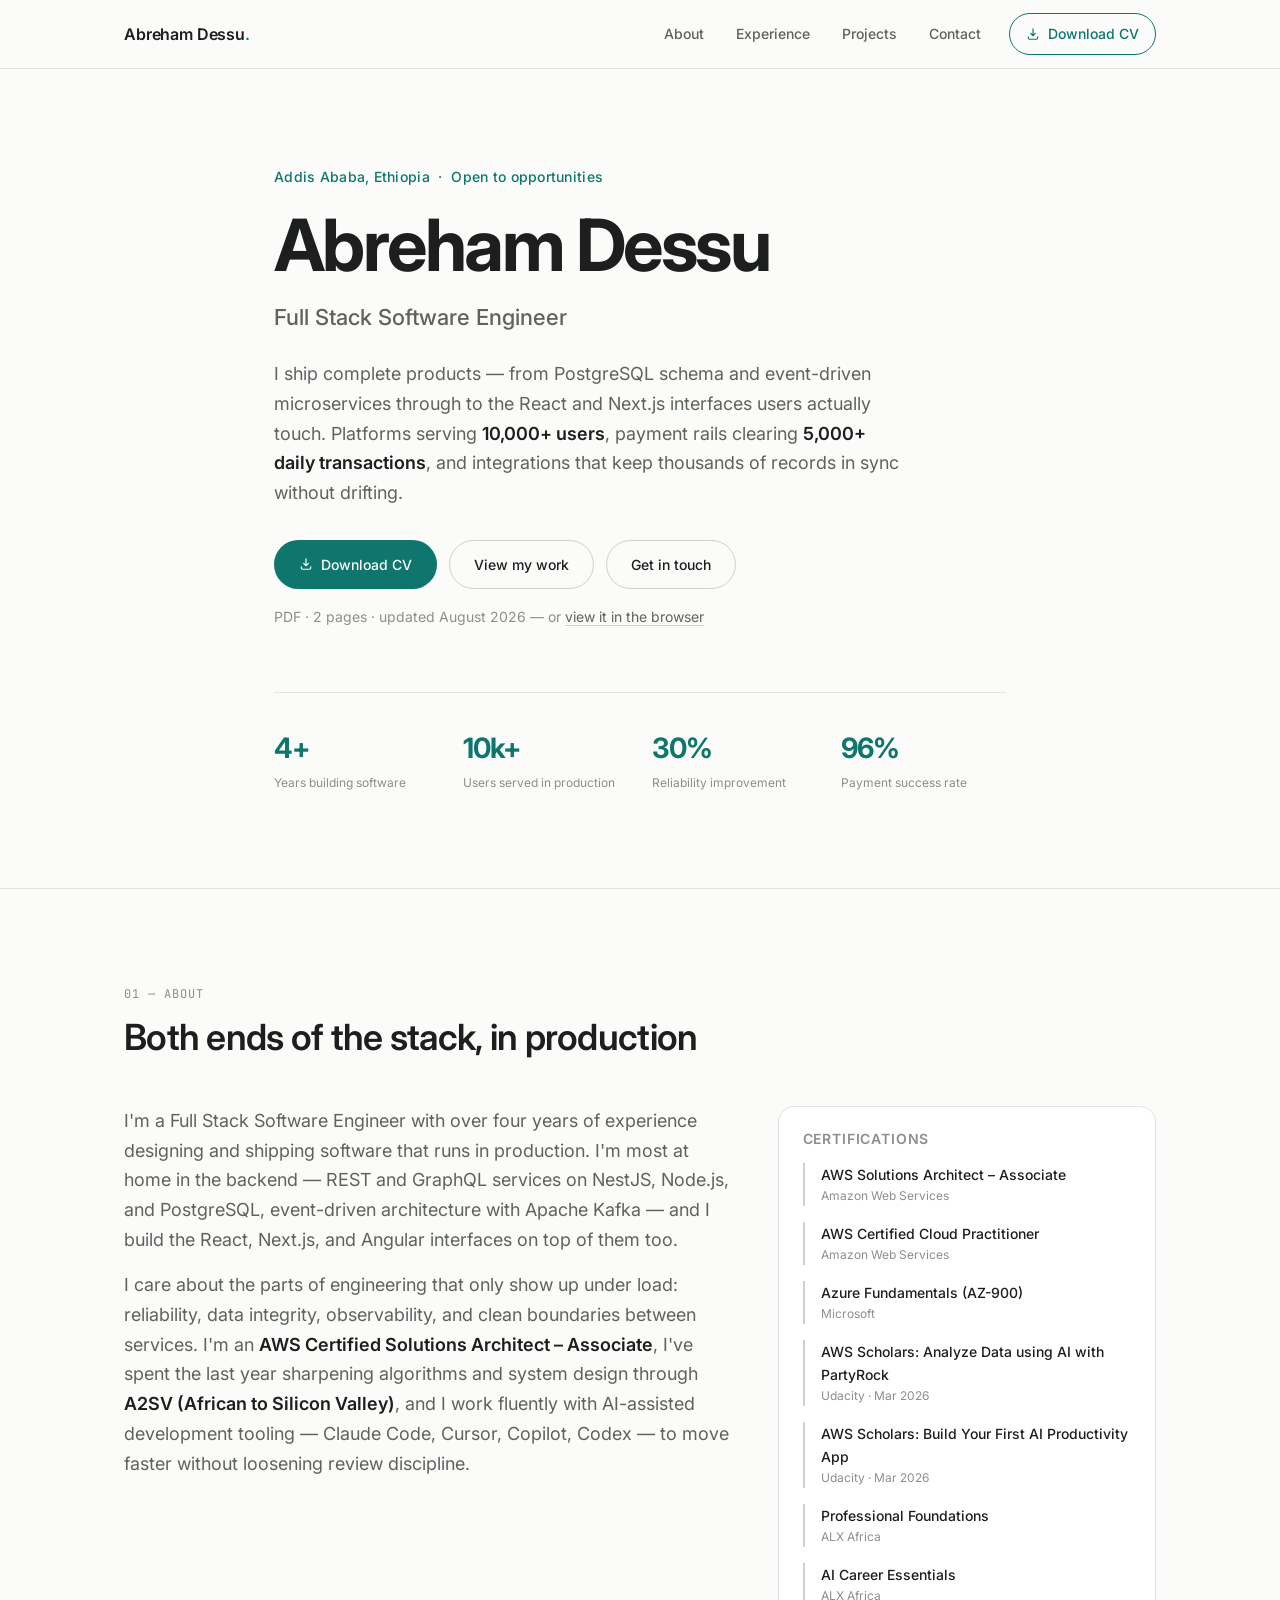
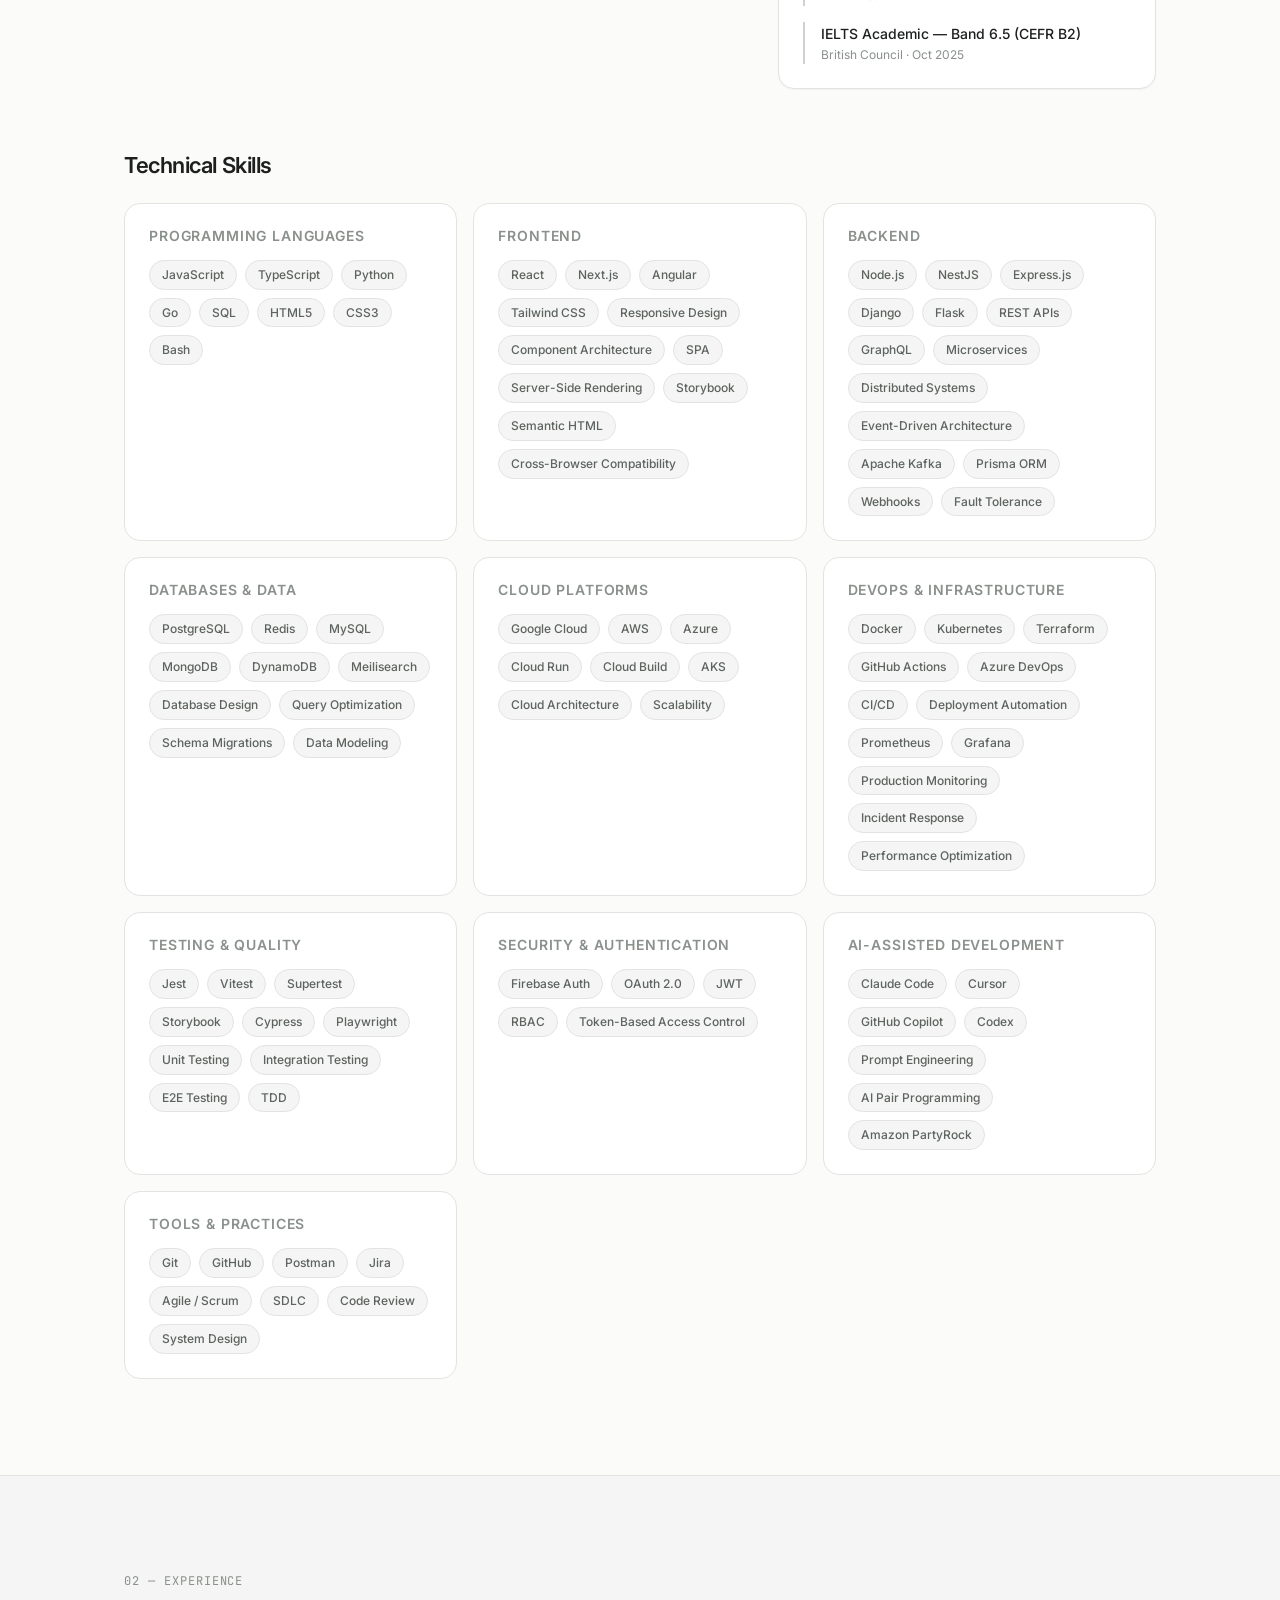
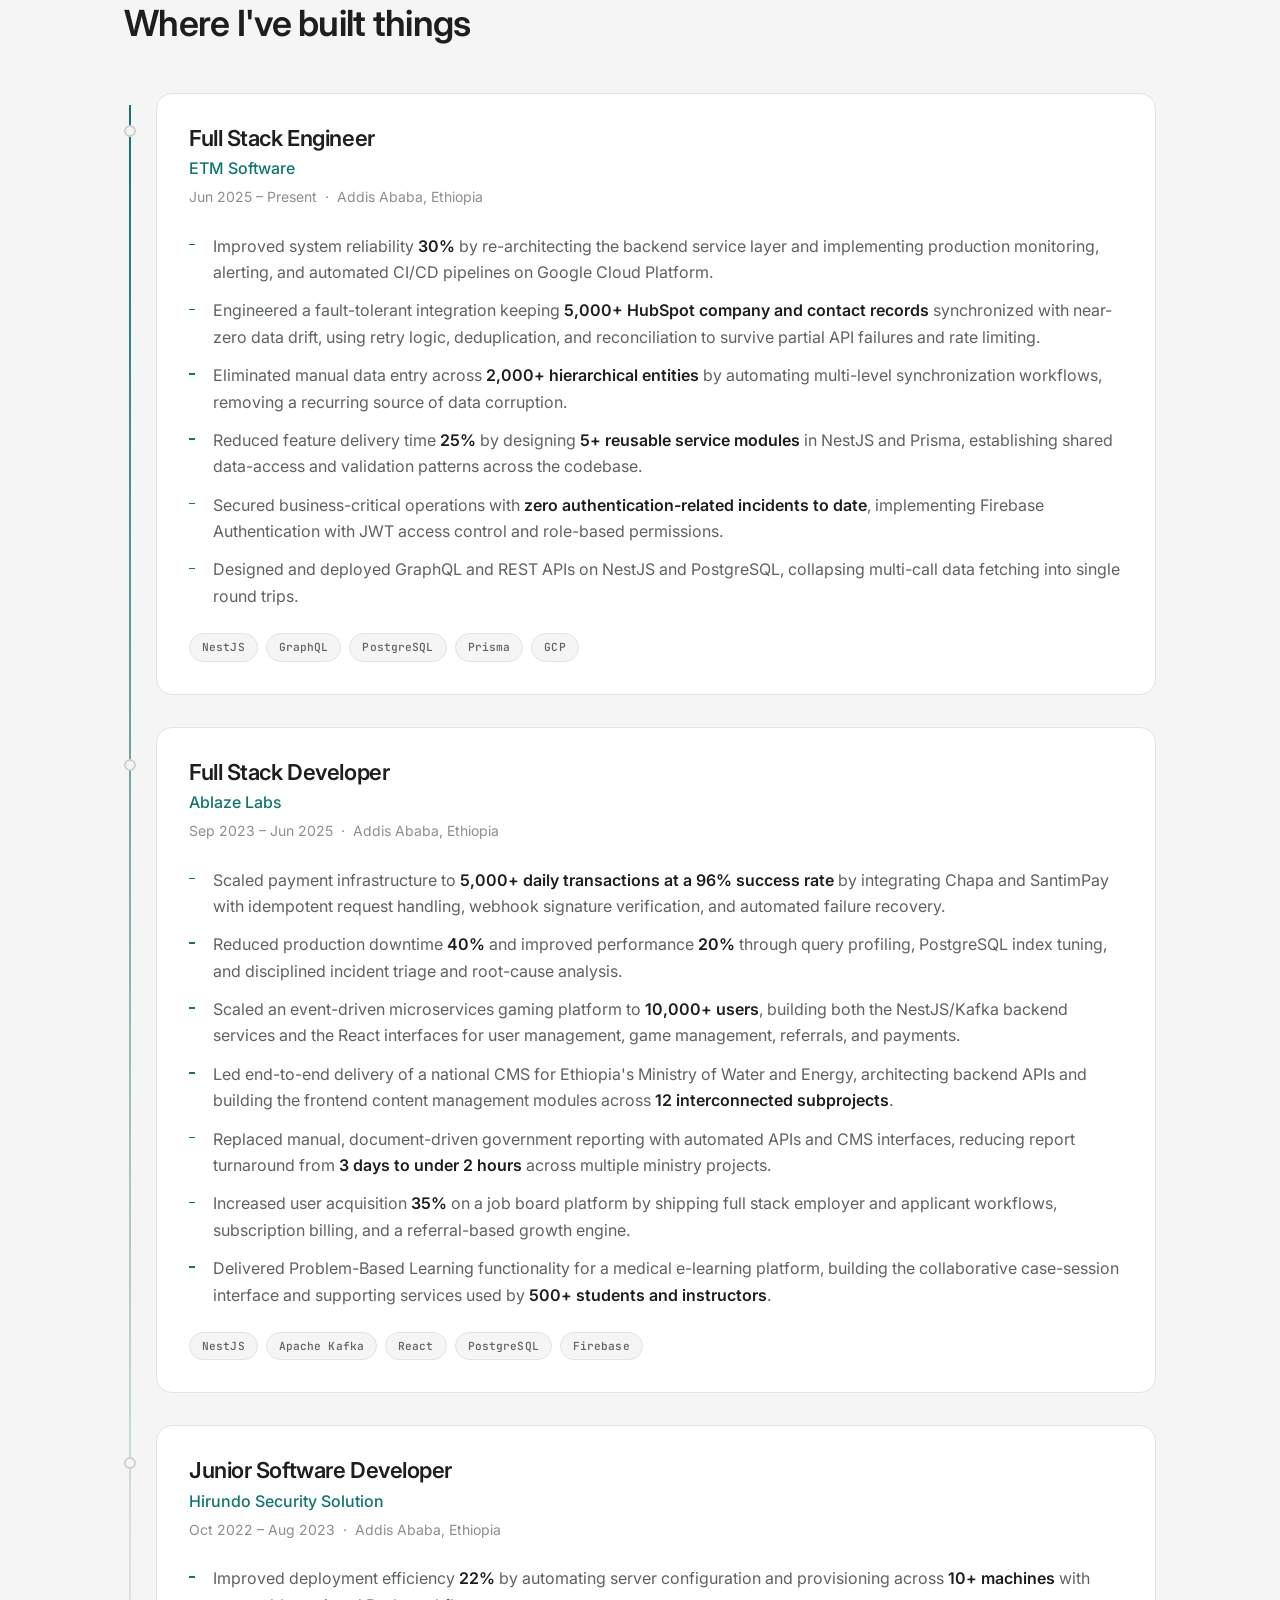
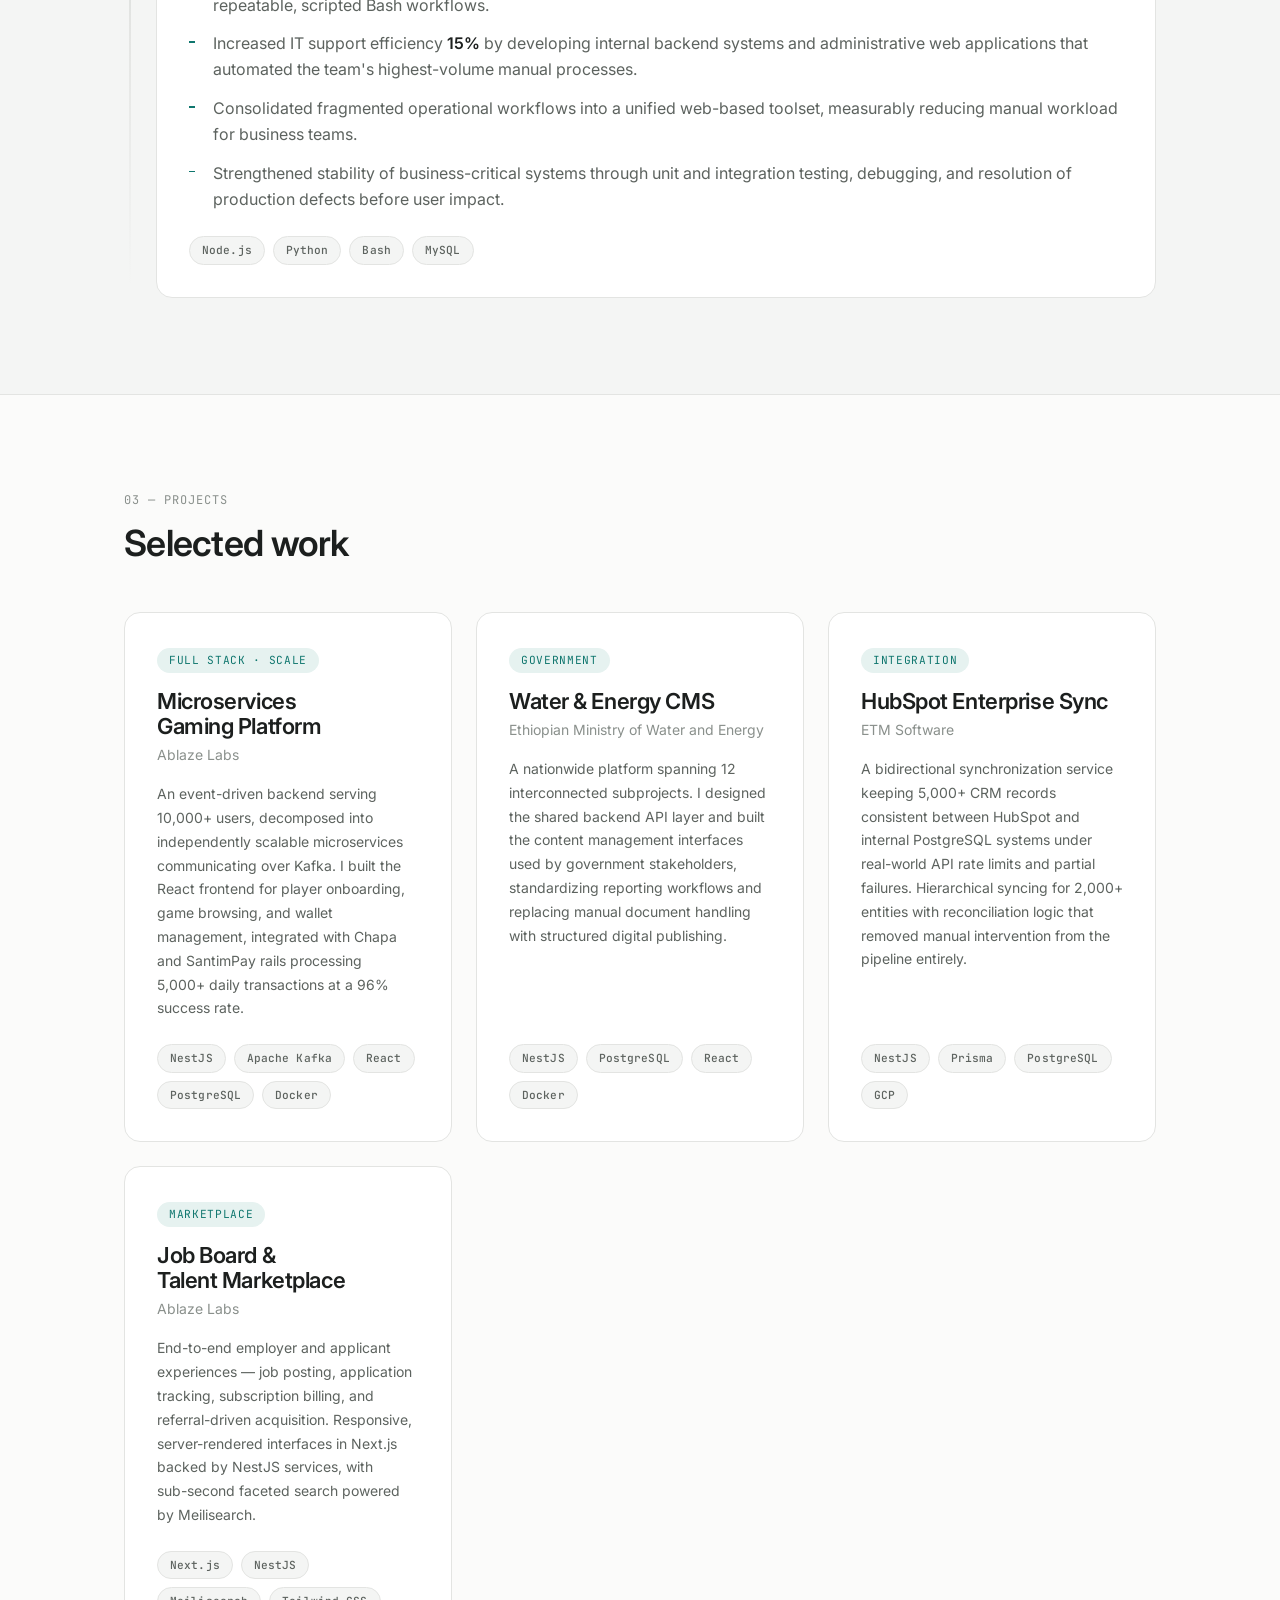
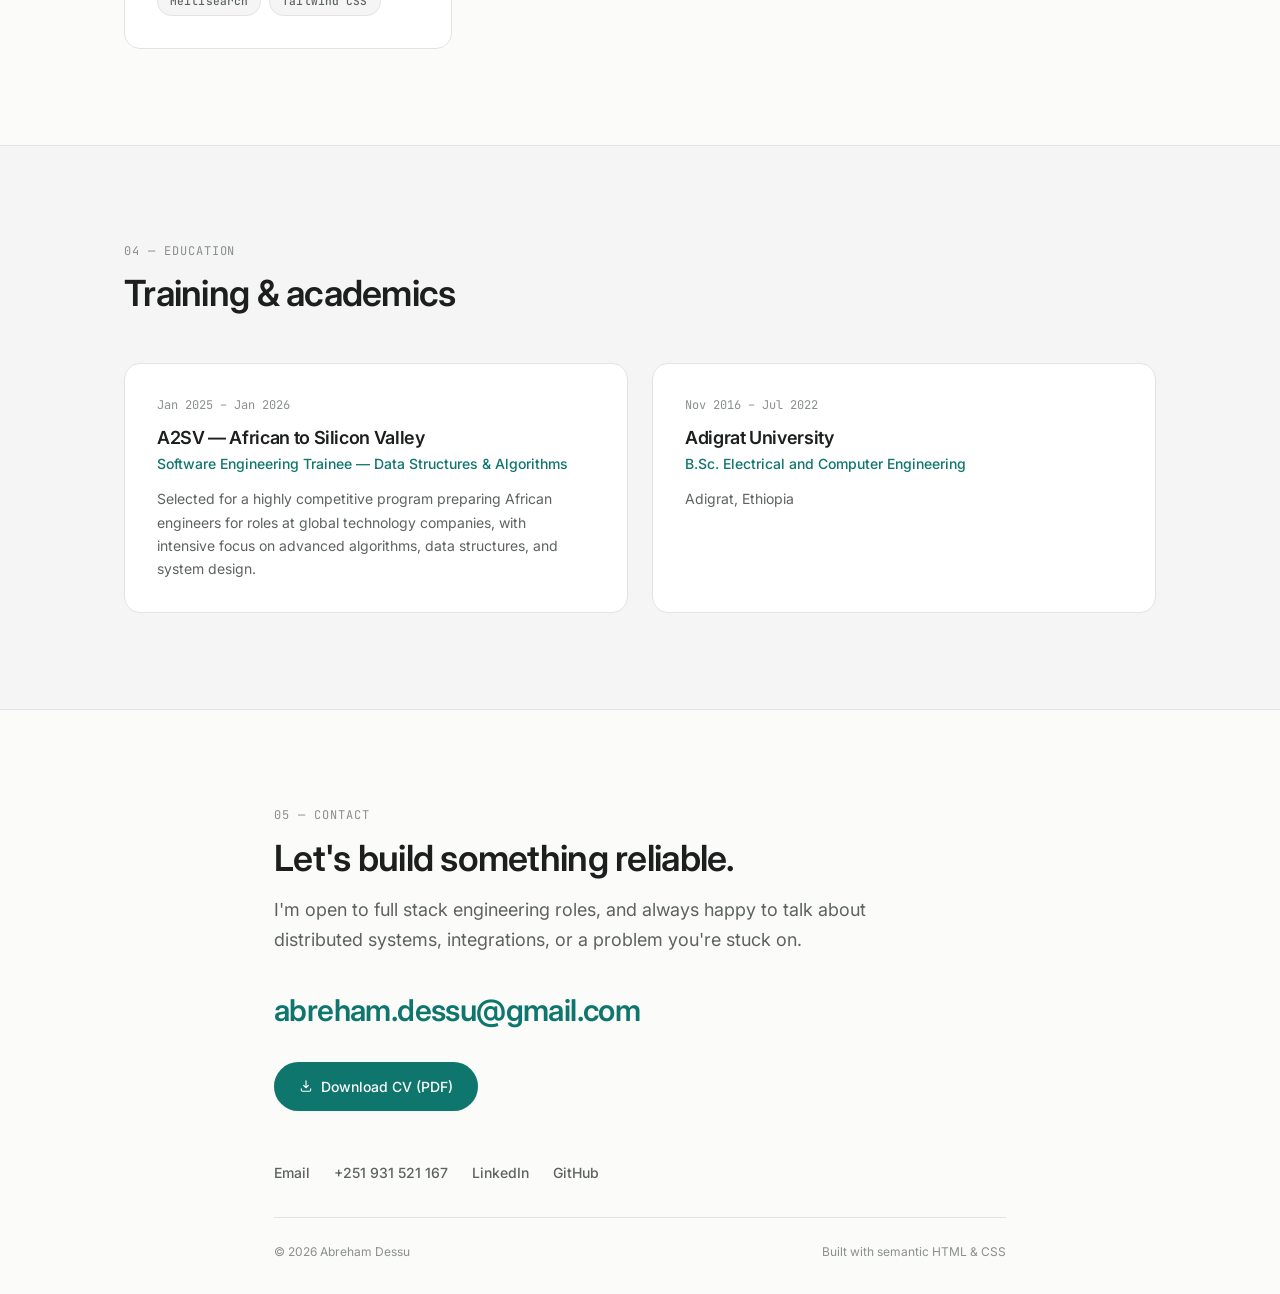
==== commit 6f93d76d: "Restyle CV sheet to navy serif template Rebuild resume.html to match the preferred layout: EB Garamo" ====
--- a/index.html
+++ b/index.html
@@ -158,6 +158,10 @@
                 <span class="cert__name">AI Career Essentials</span>
                 <span class="cert__issuer">ALX Africa</span>
               </li>
+              <li class="cert">
+                <span class="cert__name">IELTS Academic — Band 6.5 (CEFR B2)</span>
+                <span class="cert__issuer">British Council · Oct 2025</span>
+              </li>
             </ul>
           </aside>
         </div>
@@ -166,7 +170,7 @@
         <div class="skills-grid">
 
           <article class="skill-card">
-            <h4 class="skill-card__title">Languages</h4>
+            <h4 class="skill-card__title">Programming Languages</h4>
             <ul class="tags">
               <li class="tag">JavaScript</li>
               <li class="tag">TypeScript</li>
@@ -188,8 +192,11 @@
               <li class="tag">Tailwind CSS</li>
               <li class="tag">Responsive Design</li>
               <li class="tag">Component Architecture</li>
+              <li class="tag">SPA</li>
               <li class="tag">Server-Side Rendering</li>
+              <li class="tag">Storybook</li>
               <li class="tag">Semantic HTML</li>
+              <li class="tag">Cross-Browser Compatibility</li>
             </ul>
           </article>
 
@@ -204,8 +211,12 @@
               <li class="tag">REST APIs</li>
               <li class="tag">GraphQL</li>
               <li class="tag">Microservices</li>
+              <li class="tag">Distributed Systems</li>
+              <li class="tag">Event-Driven Architecture</li>
               <li class="tag">Apache Kafka</li>
               <li class="tag">Prisma ORM</li>
+              <li class="tag">Webhooks</li>
+              <li class="tag">Fault Tolerance</li>
             </ul>
           </article>
 
@@ -213,24 +224,74 @@
             <h4 class="skill-card__title">Databases &amp; Data</h4>
             <ul class="tags">
               <li class="tag">PostgreSQL</li>
+              <li class="tag">Redis</li>
               <li class="tag">MySQL</li>
               <li class="tag">MongoDB</li>
               <li class="tag">DynamoDB</li>
               <li class="tag">Meilisearch</li>
+              <li class="tag">Database Design</li>
               <li class="tag">Query Optimization</li>
               <li class="tag">Schema Migrations</li>
-            </ul>
-          </article>
-
-          <article class="skill-card">
-            <h4 class="skill-card__title">Cloud &amp; DevOps</h4>
+              <li class="tag">Data Modeling</li>
+            </ul>
+          </article>
+
+          <article class="skill-card">
+            <h4 class="skill-card__title">Cloud Platforms</h4>
             <ul class="tags">
               <li class="tag">Google Cloud</li>
               <li class="tag">AWS</li>
               <li class="tag">Azure</li>
+              <li class="tag">Cloud Run</li>
+              <li class="tag">Cloud Build</li>
+              <li class="tag">AKS</li>
+              <li class="tag">Cloud Architecture</li>
+              <li class="tag">Scalability</li>
+            </ul>
+          </article>
+
+          <article class="skill-card">
+            <h4 class="skill-card__title">DevOps &amp; Infrastructure</h4>
+            <ul class="tags">
               <li class="tag">Docker</li>
               <li class="tag">Kubernetes</li>
+              <li class="tag">Terraform</li>
+              <li class="tag">GitHub Actions</li>
+              <li class="tag">Azure DevOps</li>
               <li class="tag">CI/CD</li>
+              <li class="tag">Deployment Automation</li>
+              <li class="tag">Prometheus</li>
+              <li class="tag">Grafana</li>
+              <li class="tag">Production Monitoring</li>
+              <li class="tag">Incident Response</li>
+              <li class="tag">Performance Optimization</li>
+            </ul>
+          </article>
+
+          <article class="skill-card">
+            <h4 class="skill-card__title">Testing &amp; Quality</h4>
+            <ul class="tags">
+              <li class="tag">Jest</li>
+              <li class="tag">Vitest</li>
+              <li class="tag">Supertest</li>
+              <li class="tag">Storybook</li>
+              <li class="tag">Cypress</li>
+              <li class="tag">Playwright</li>
+              <li class="tag">Unit Testing</li>
+              <li class="tag">Integration Testing</li>
+              <li class="tag">E2E Testing</li>
+              <li class="tag">TDD</li>
+            </ul>
+          </article>
+
+          <article class="skill-card">
+            <h4 class="skill-card__title">Security &amp; Authentication</h4>
+            <ul class="tags">
+              <li class="tag">Firebase Auth</li>
+              <li class="tag">OAuth 2.0</li>
+              <li class="tag">JWT</li>
+              <li class="tag">RBAC</li>
+              <li class="tag">Token-Based Access Control</li>
             </ul>
           </article>
 
@@ -248,14 +309,15 @@
           </article>
 
           <article class="skill-card">
-            <h4 class="skill-card__title">Security &amp; Practices</h4>
-            <ul class="tags">
-              <li class="tag">Firebase Auth</li>
-              <li class="tag">OAuth 2.0</li>
-              <li class="tag">JWT</li>
-              <li class="tag">RBAC</li>
-              <li class="tag">Testing / TDD</li>
+            <h4 class="skill-card__title">Tools &amp; Practices</h4>
+            <ul class="tags">
+              <li class="tag">Git</li>
+              <li class="tag">GitHub</li>
+              <li class="tag">Postman</li>
+              <li class="tag">Jira</li>
               <li class="tag">Agile / Scrum</li>
+              <li class="tag">SDLC</li>
+              <li class="tag">Code Review</li>
               <li class="tag">System Design</li>
             </ul>
           </article>
@@ -473,7 +535,7 @@
           </article>
 
           <article class="edu-card">
-            <p class="edu-card__period">Graduated <time datetime="2022-07">Jul 2022</time></p>
+            <p class="edu-card__period"><time datetime="2016-11">Nov 2016</time> – <time datetime="2022-07">Jul 2022</time></p>
             <h3 class="edu-card__school">Adigrat University</h3>
             <p class="edu-card__degree">B.Sc. Electrical and Computer Engineering</p>
             <p class="edu-card__note">Adigrat, Ethiopia</p>
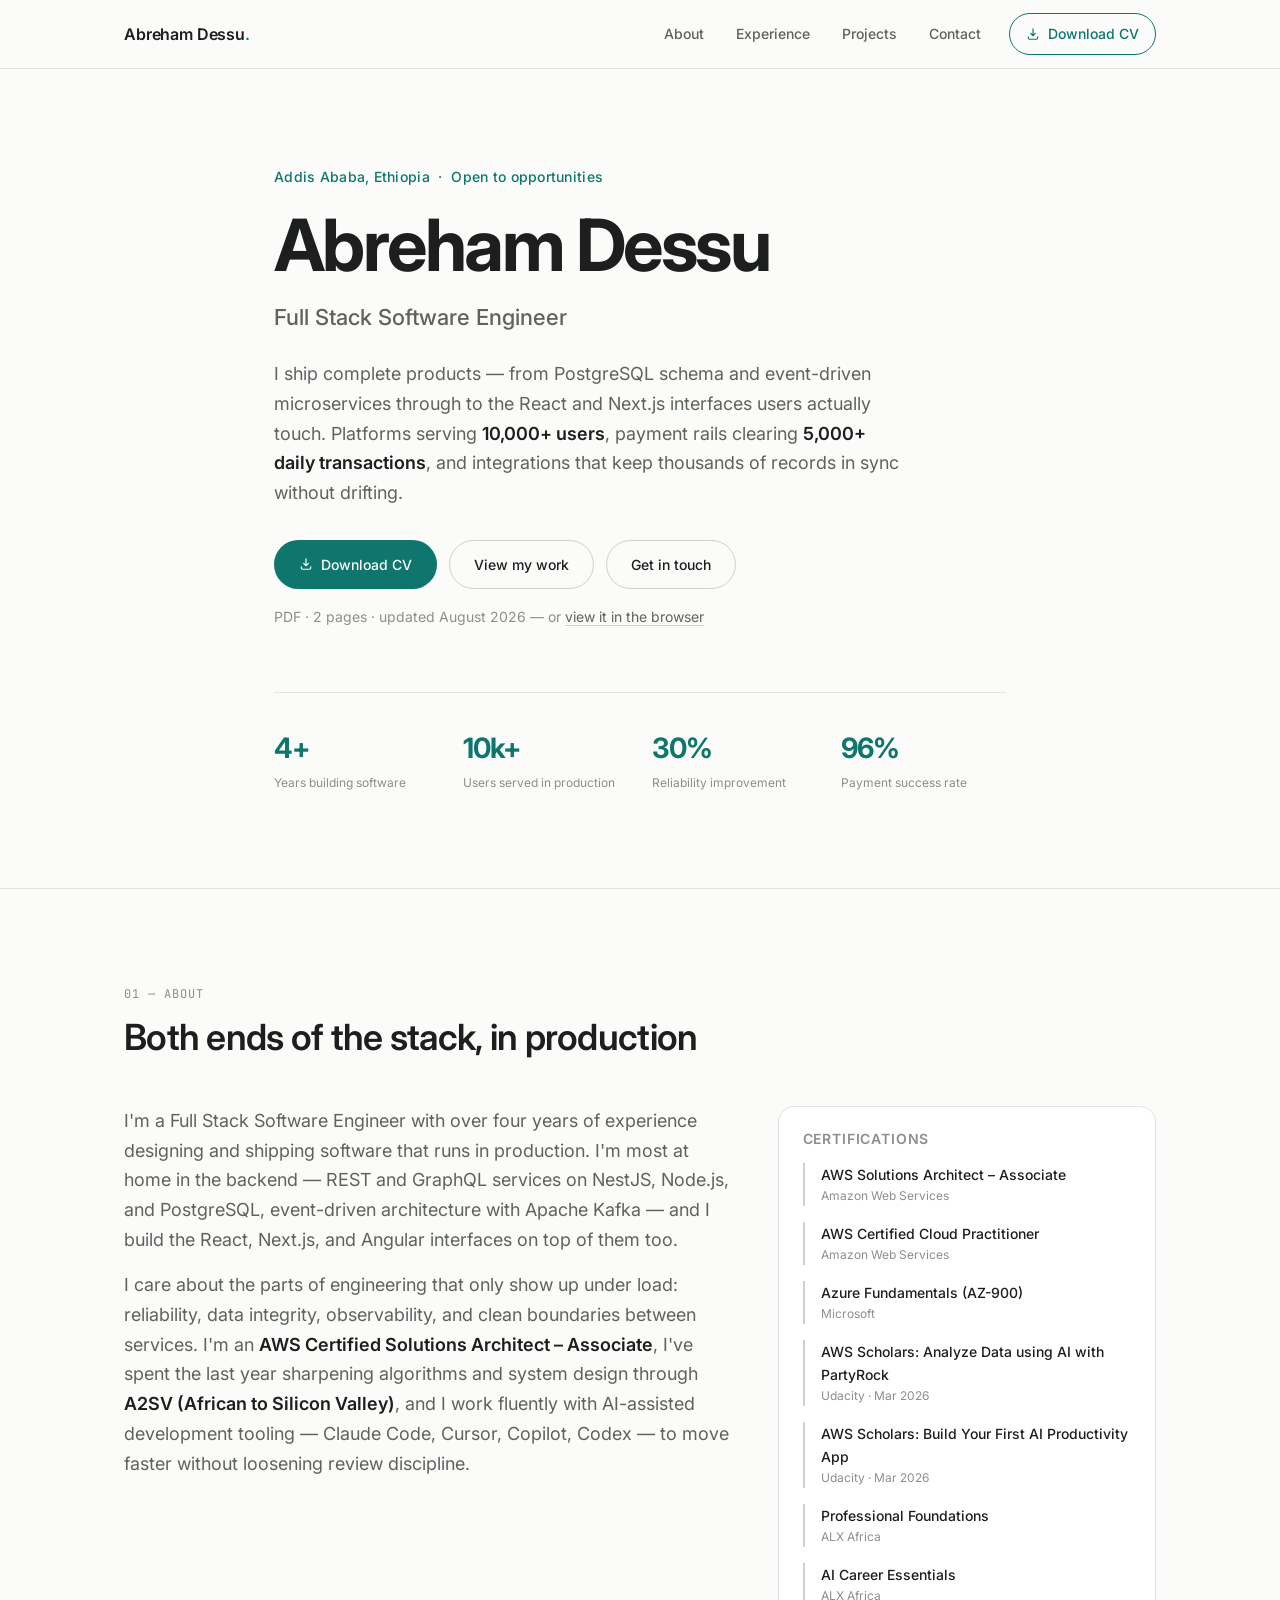
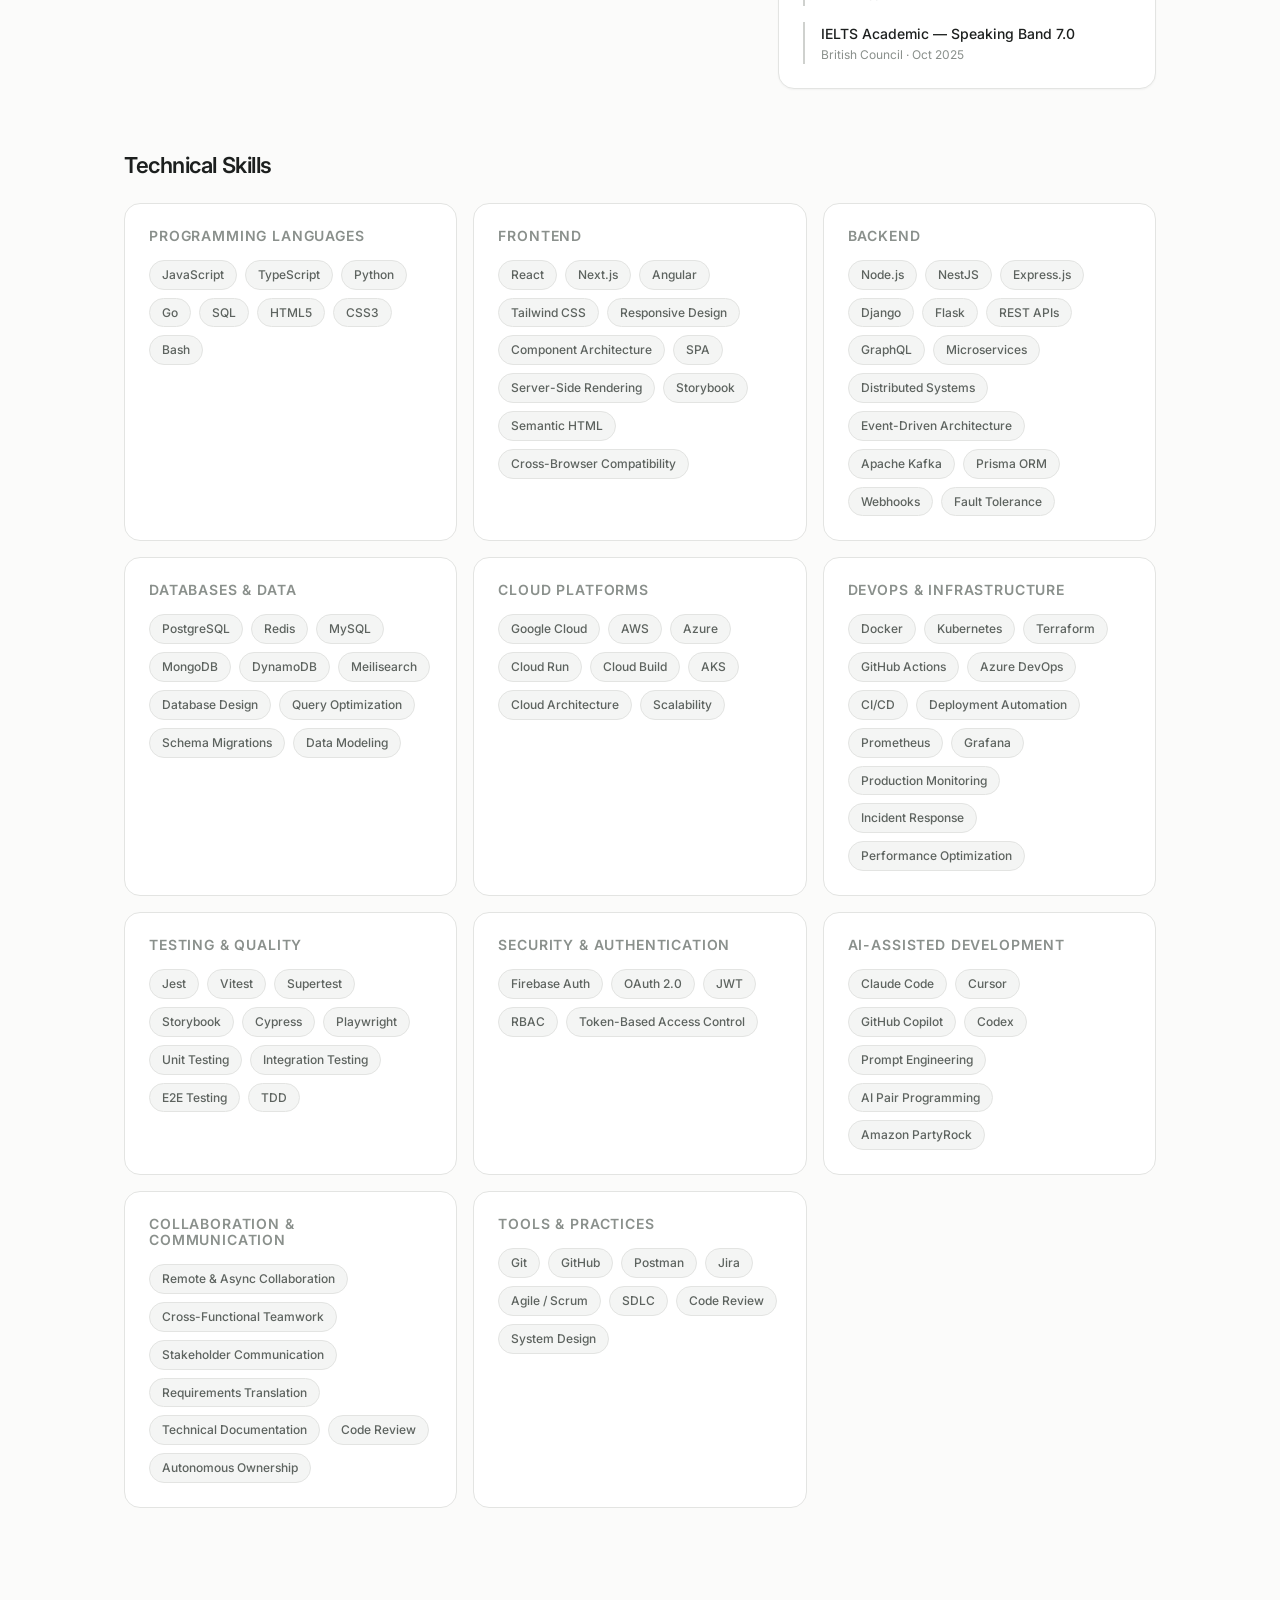
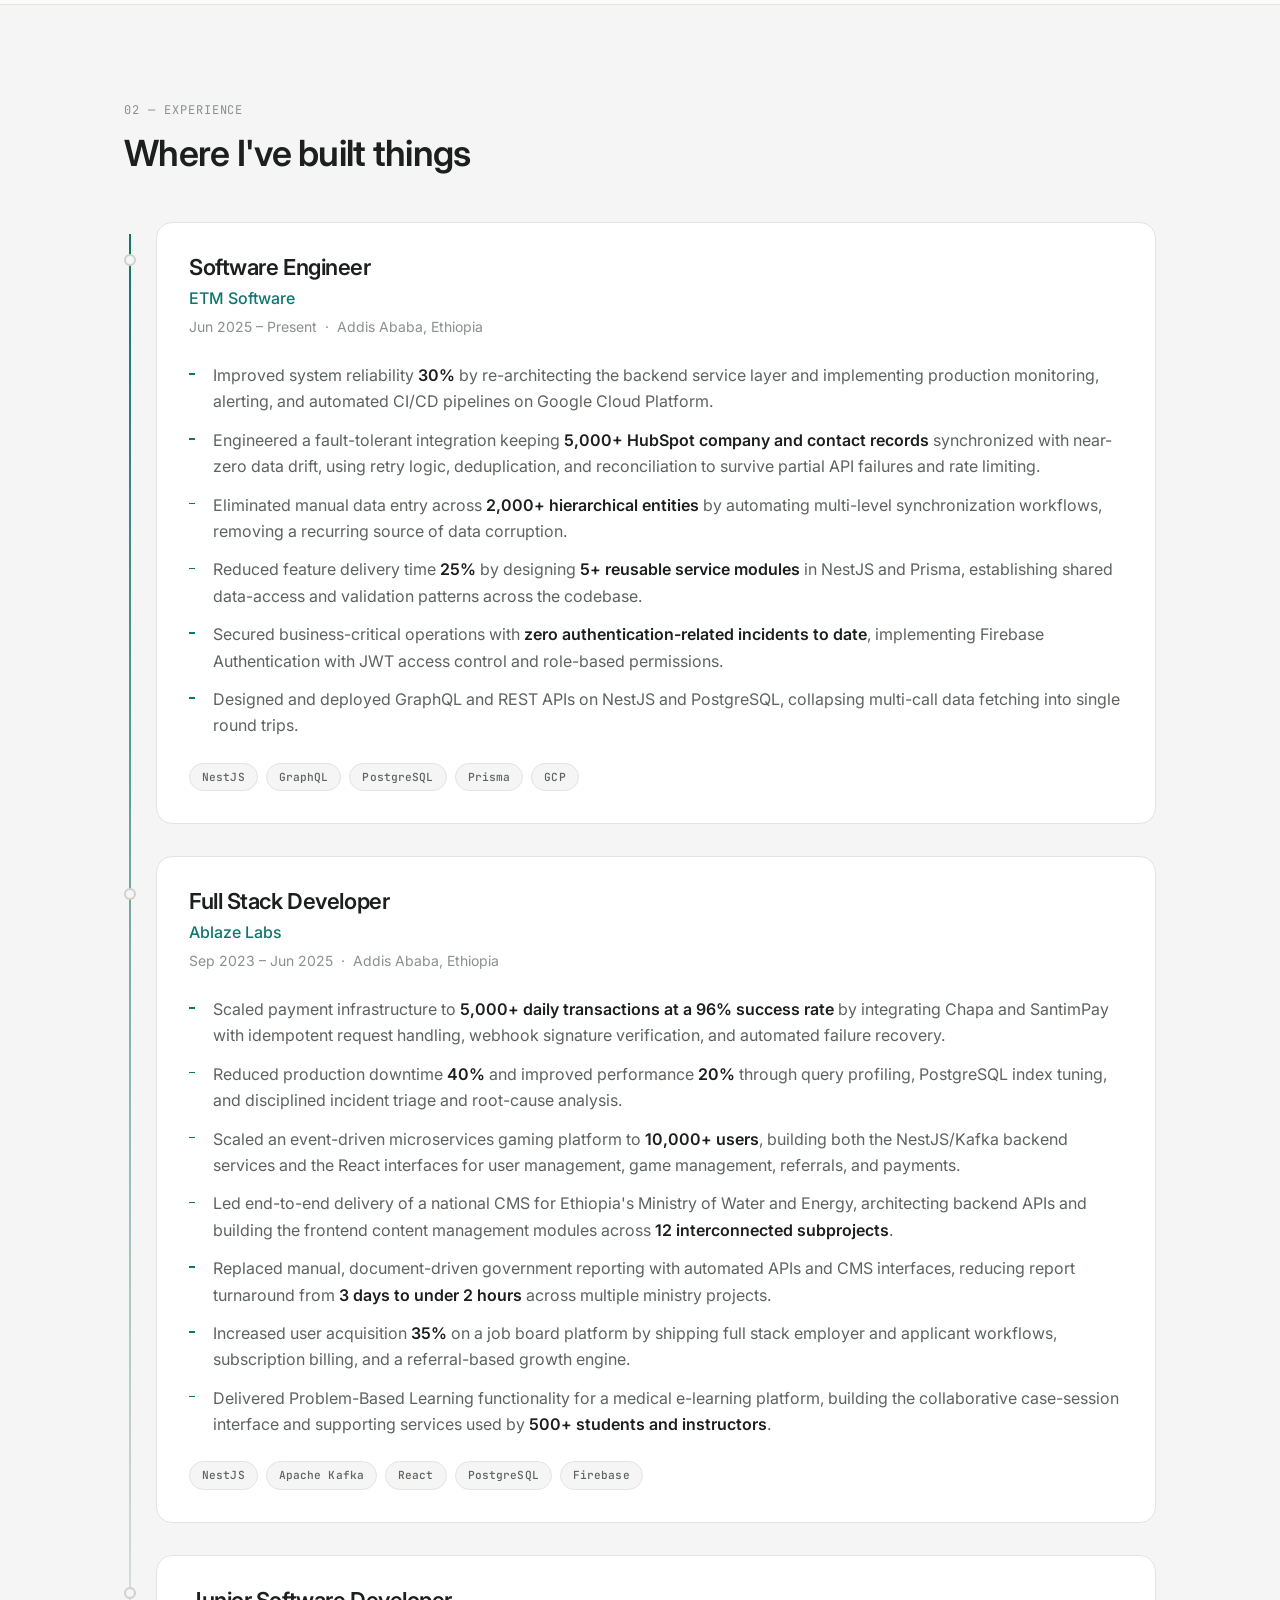
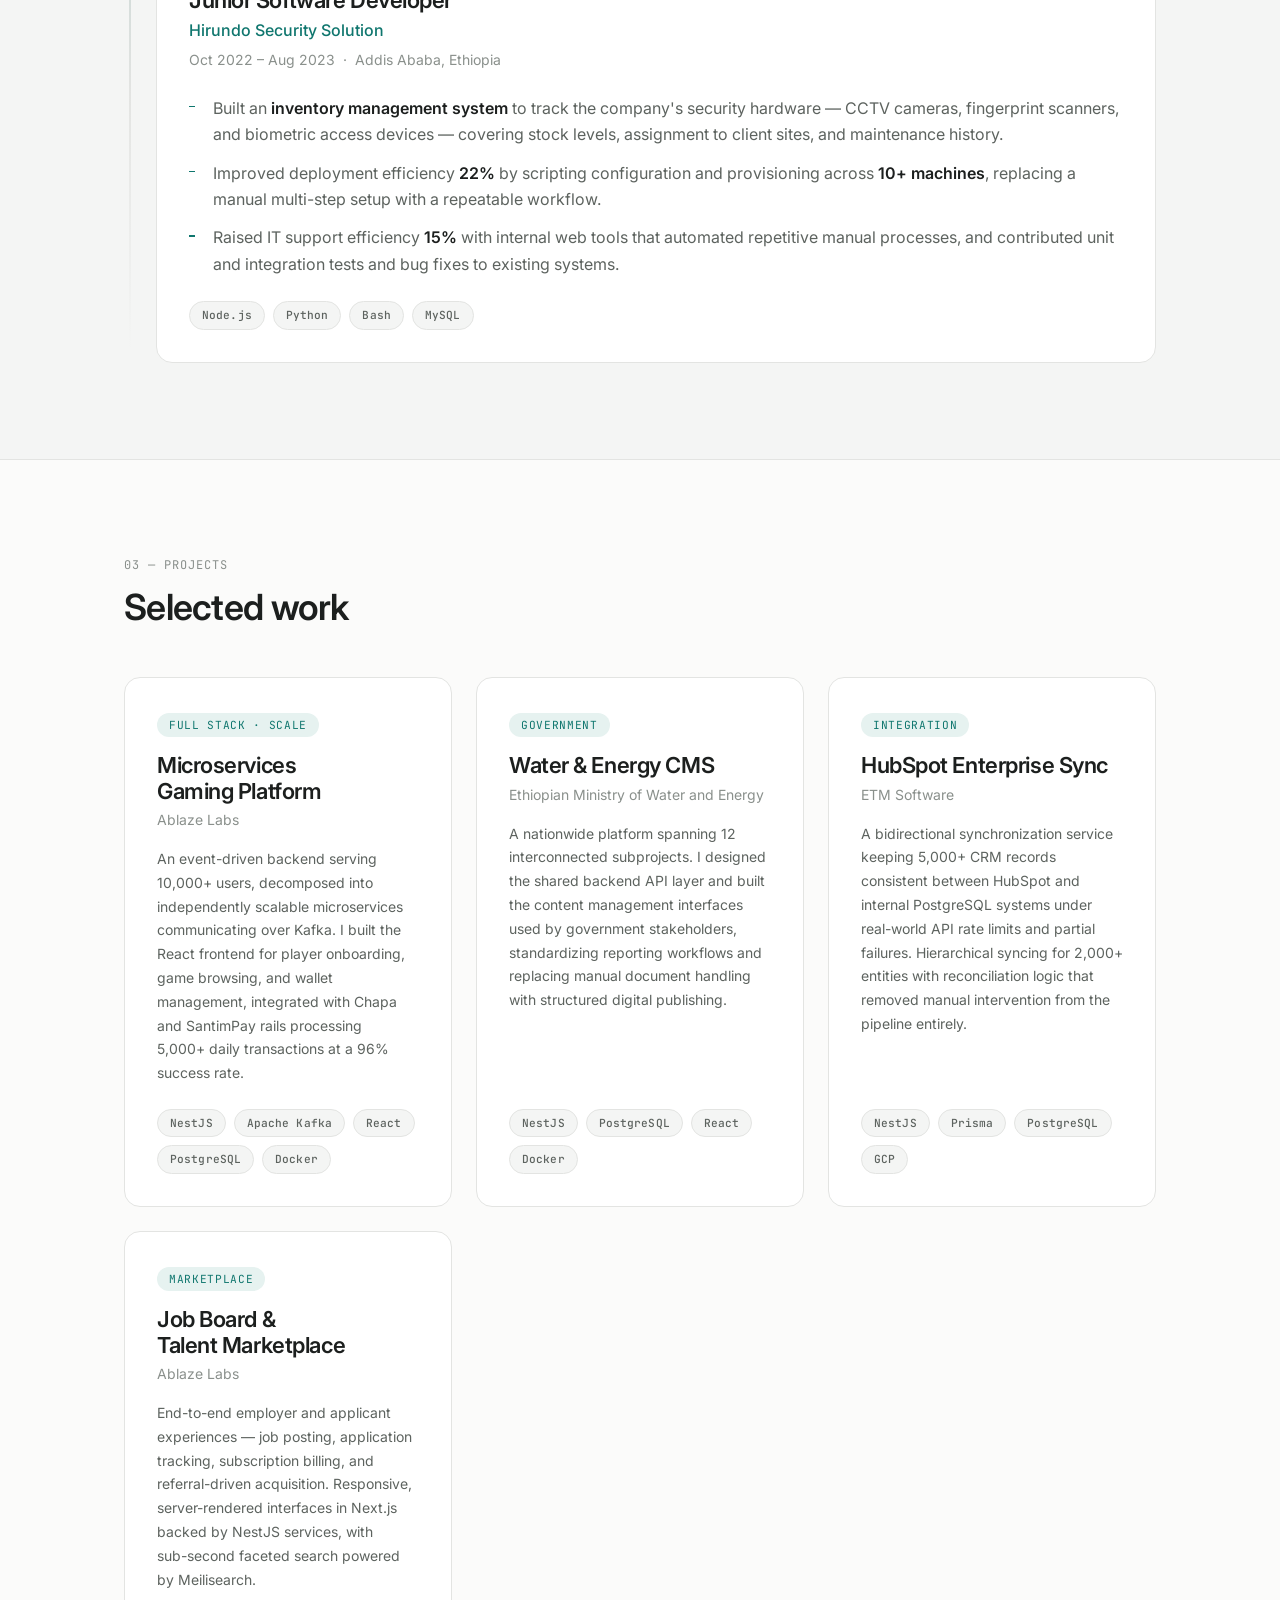
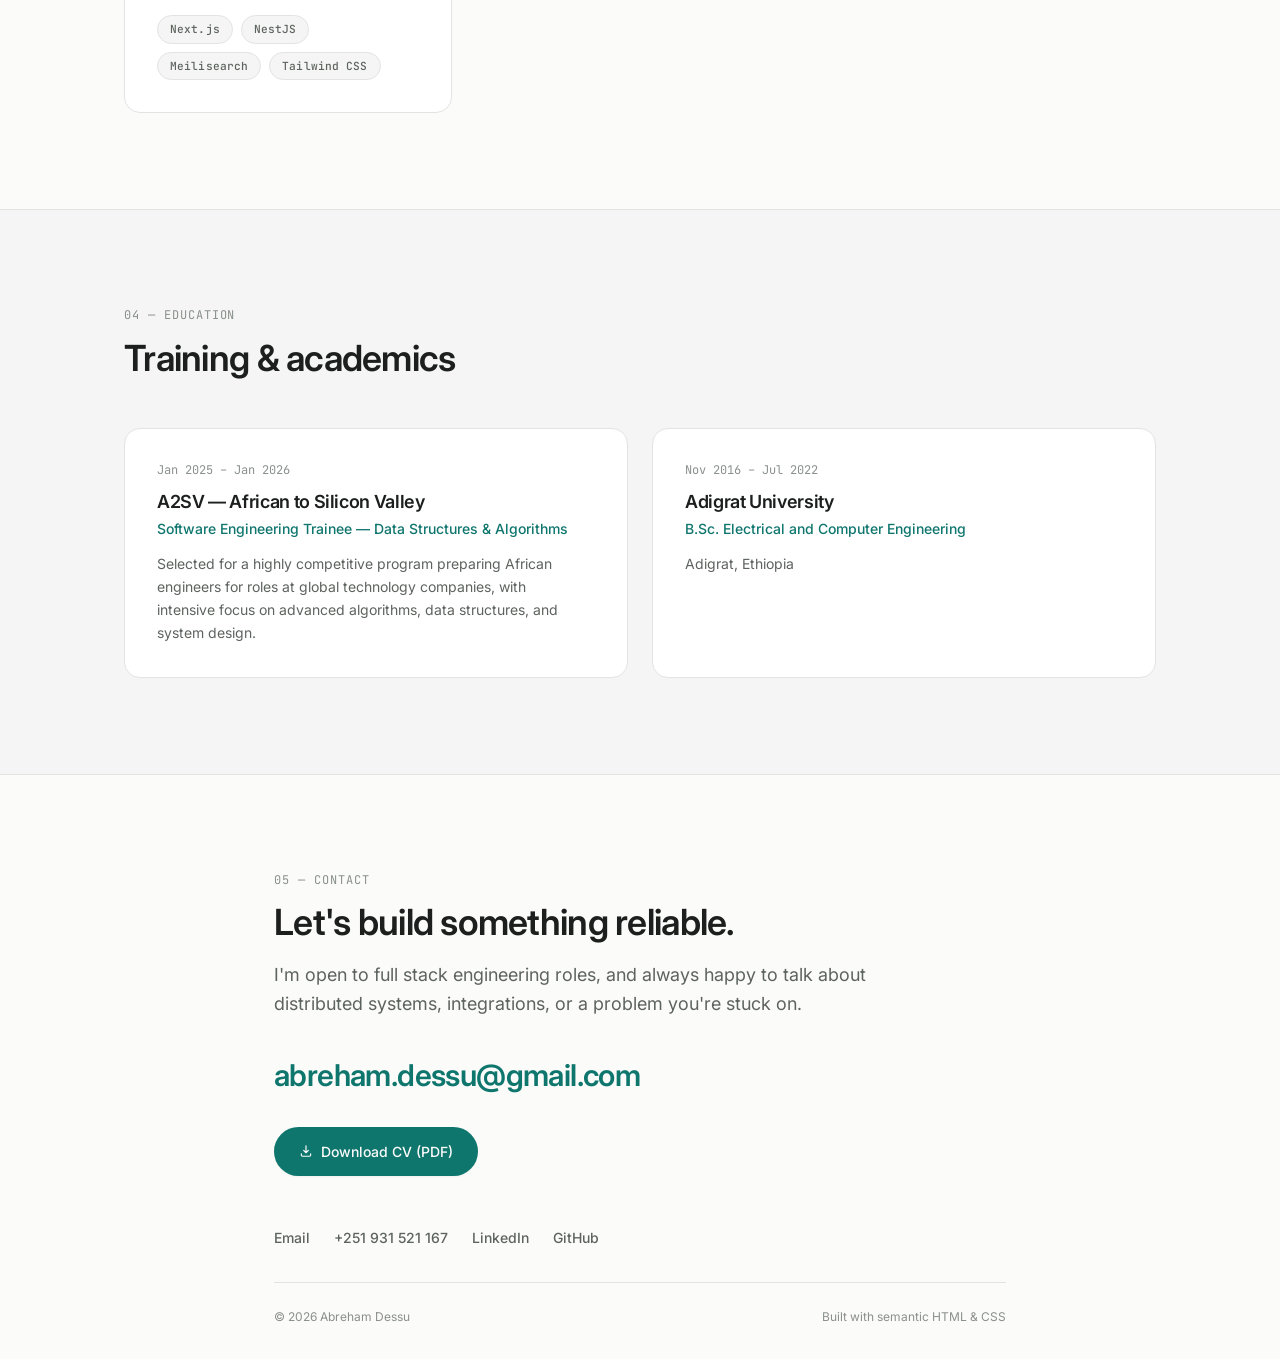
==== commit 15146a89: "feat: Update CV and resume with new certifications and skills;" ====
--- a/index.html
+++ b/index.html
@@ -131,15 +131,15 @@
             <h3 class="about__certs-title">Certifications</h3>
             <ul class="cert-list">
               <li class="cert">
-                <span class="cert__name">AWS Solutions Architect – Associate</span>
+                <span class="cert__name"><a href="https://www.credly.com/badges/e5c18eeb-5394-4233-a857-ec59fa3166f9" target="_blank" rel="noopener noreferrer">AWS Solutions Architect – Associate</a></span>
                 <span class="cert__issuer">Amazon Web Services</span>
               </li>
               <li class="cert">
-                <span class="cert__name">AWS Certified Cloud Practitioner</span>
+                <span class="cert__name"><a href="https://www.credly.com/badges/68d76d17-fe19-47bc-a84b-18017922714b/linked_in_profile" target="_blank" rel="noopener noreferrer">AWS Certified Cloud Practitioner</a></span>
                 <span class="cert__issuer">Amazon Web Services</span>
               </li>
               <li class="cert">
-                <span class="cert__name">Azure Fundamentals (AZ-900)</span>
+                <span class="cert__name"><a href="https://learn.microsoft.com/api/credentials/share/en-us/AbrehamDessu-0100/E12428BF7041222F?sharingId=24F0EF26DAF4B3A2" target="_blank" rel="noopener noreferrer">Azure Fundamentals (AZ-900)</a></span>
                 <span class="cert__issuer">Microsoft</span>
               </li>
               <li class="cert">
@@ -151,15 +151,15 @@
                 <span class="cert__issuer">Udacity · Mar 2026</span>
               </li>
               <li class="cert">
-                <span class="cert__name">Professional Foundations</span>
+                <span class="cert__name"><a href="https://savanna.alxafrica.com/certificates/Ep78MSrxNs" target="_blank" rel="noopener noreferrer">Professional Foundations</a></span>
                 <span class="cert__issuer">ALX Africa</span>
               </li>
               <li class="cert">
-                <span class="cert__name">AI Career Essentials</span>
+                <span class="cert__name"><a href="https://savanna.alxafrica.com/certificates/6Ey9rs7H5m" target="_blank" rel="noopener noreferrer">AI Career Essentials</a></span>
                 <span class="cert__issuer">ALX Africa</span>
               </li>
               <li class="cert">
-                <span class="cert__name">IELTS Academic — Band 6.5 (CEFR B2)</span>
+                <span class="cert__name">IELTS Academic — Speaking Band 7.0</span>
                 <span class="cert__issuer">British Council · Oct 2025</span>
               </li>
             </ul>
@@ -309,6 +309,19 @@
           </article>
 
           <article class="skill-card">
+            <h4 class="skill-card__title">Collaboration &amp; Communication</h4>
+            <ul class="tags">
+              <li class="tag">Remote &amp; Async Collaboration</li>
+              <li class="tag">Cross-Functional Teamwork</li>
+              <li class="tag">Stakeholder Communication</li>
+              <li class="tag">Requirements Translation</li>
+              <li class="tag">Technical Documentation</li>
+              <li class="tag">Code Review</li>
+              <li class="tag">Autonomous Ownership</li>
+            </ul>
+          </article>
+
+          <article class="skill-card">
             <h4 class="skill-card__title">Tools &amp; Practices</h4>
             <ul class="tags">
               <li class="tag">Git</li>
@@ -338,7 +351,7 @@
             <div class="timeline__marker" aria-hidden="true"></div>
             <article class="timeline__card">
               <header class="timeline__header">
-                <h3 class="timeline__role">Full Stack Engineer</h3>
+                <h3 class="timeline__role">Software Engineer</h3>
                 <p class="timeline__company">ETM Software</p>
                 <p class="timeline__meta">
                   <time datetime="2025-06">Jun 2025</time> – Present
@@ -405,10 +418,9 @@
                 </p>
               </header>
               <ul class="timeline__points">
-                <li>Improved deployment efficiency <strong>22%</strong> by automating server configuration and provisioning across <strong>10+ machines</strong> with repeatable, scripted Bash workflows.</li>
-                <li>Increased IT support efficiency <strong>15%</strong> by developing internal backend systems and administrative web applications that automated the team's highest-volume manual processes.</li>
-                <li>Consolidated fragmented operational workflows into a unified web-based toolset, measurably reducing manual workload for business teams.</li>
-                <li>Strengthened stability of business-critical systems through unit and integration testing, debugging, and resolution of production defects before user impact.</li>
+                <li>Built an <strong>inventory management system</strong> to track the company's security hardware — CCTV cameras, fingerprint scanners, and biometric access devices — covering stock levels, assignment to client sites, and maintenance history.</li>
+                <li>Improved deployment efficiency <strong>22%</strong> by scripting configuration and provisioning across <strong>10+ machines</strong>, replacing a manual multi-step setup with a repeatable workflow.</li>
+                <li>Raised IT support efficiency <strong>15%</strong> with internal web tools that automated repetitive manual processes, and contributed unit and integration tests and bug fixes to existing systems.</li>
               </ul>
               <ul class="tags tags--inline">
                 <li class="tag tag--mono">Node.js</li>
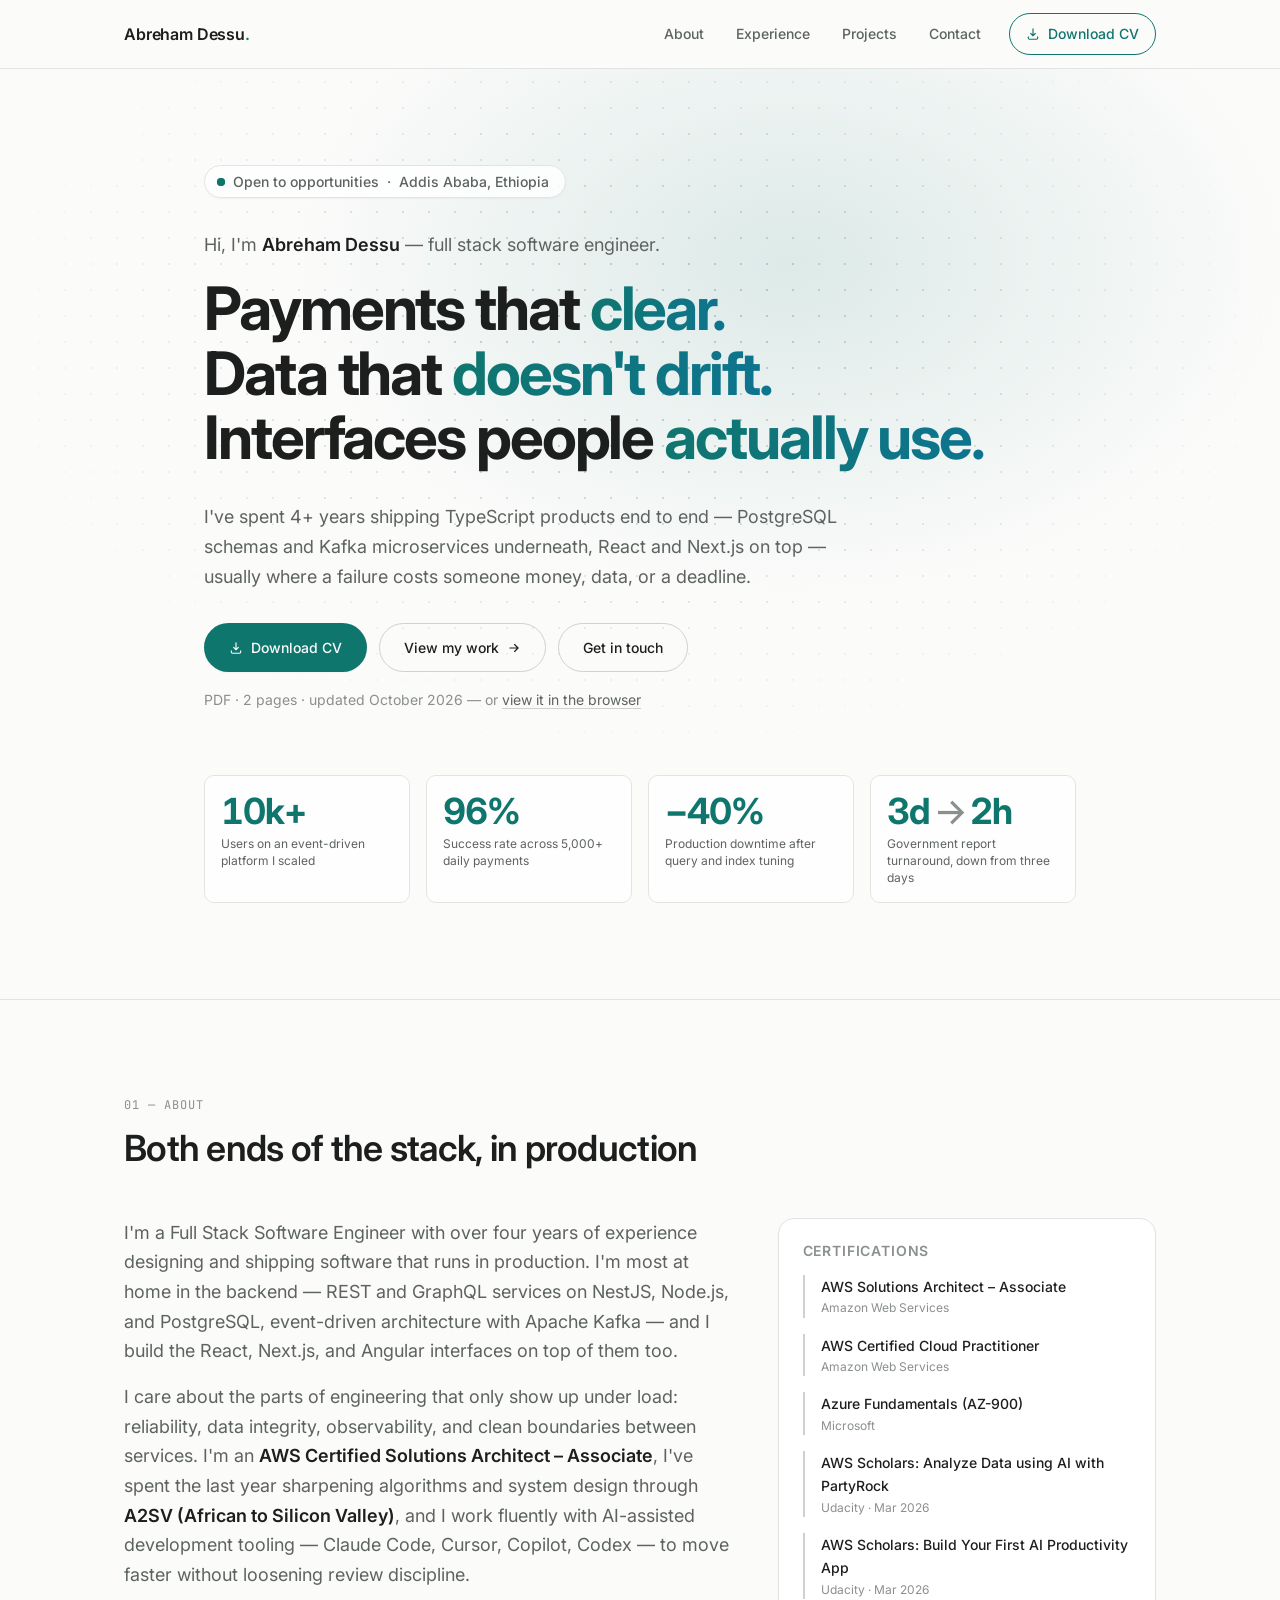
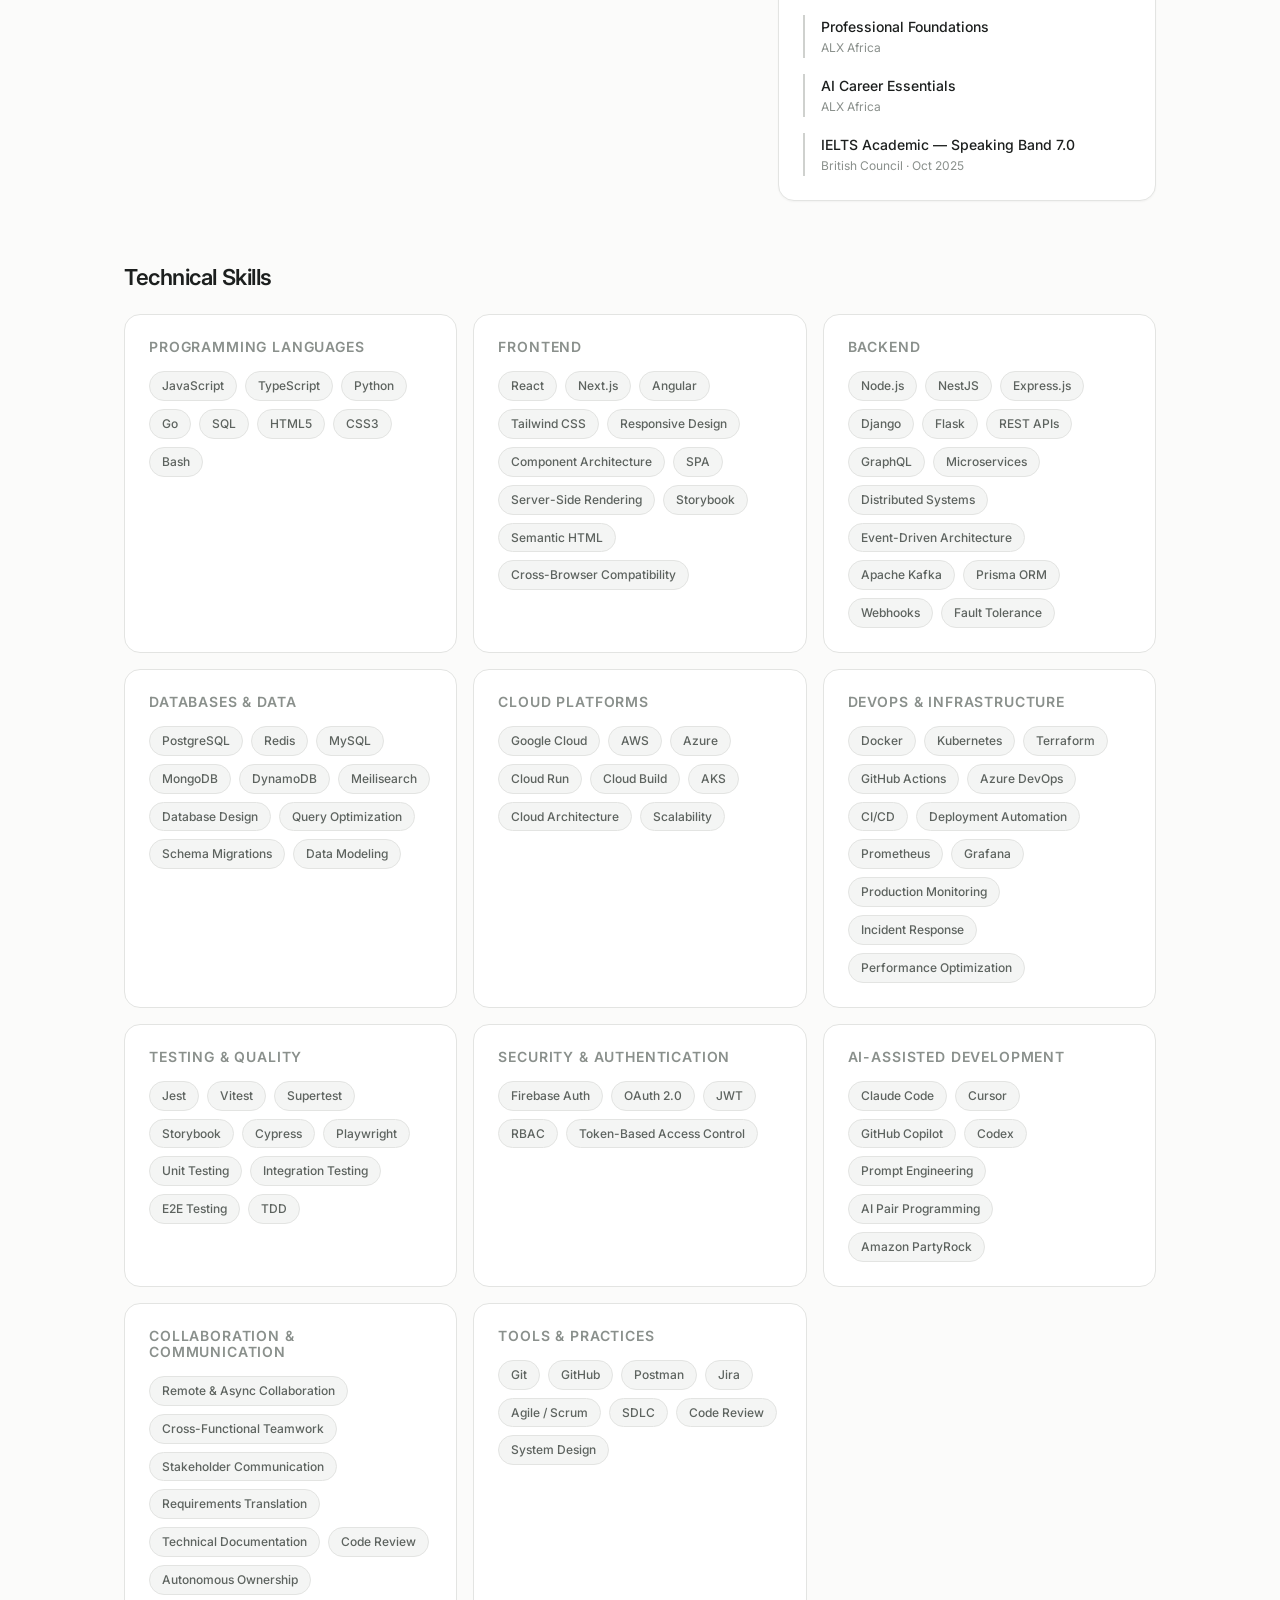
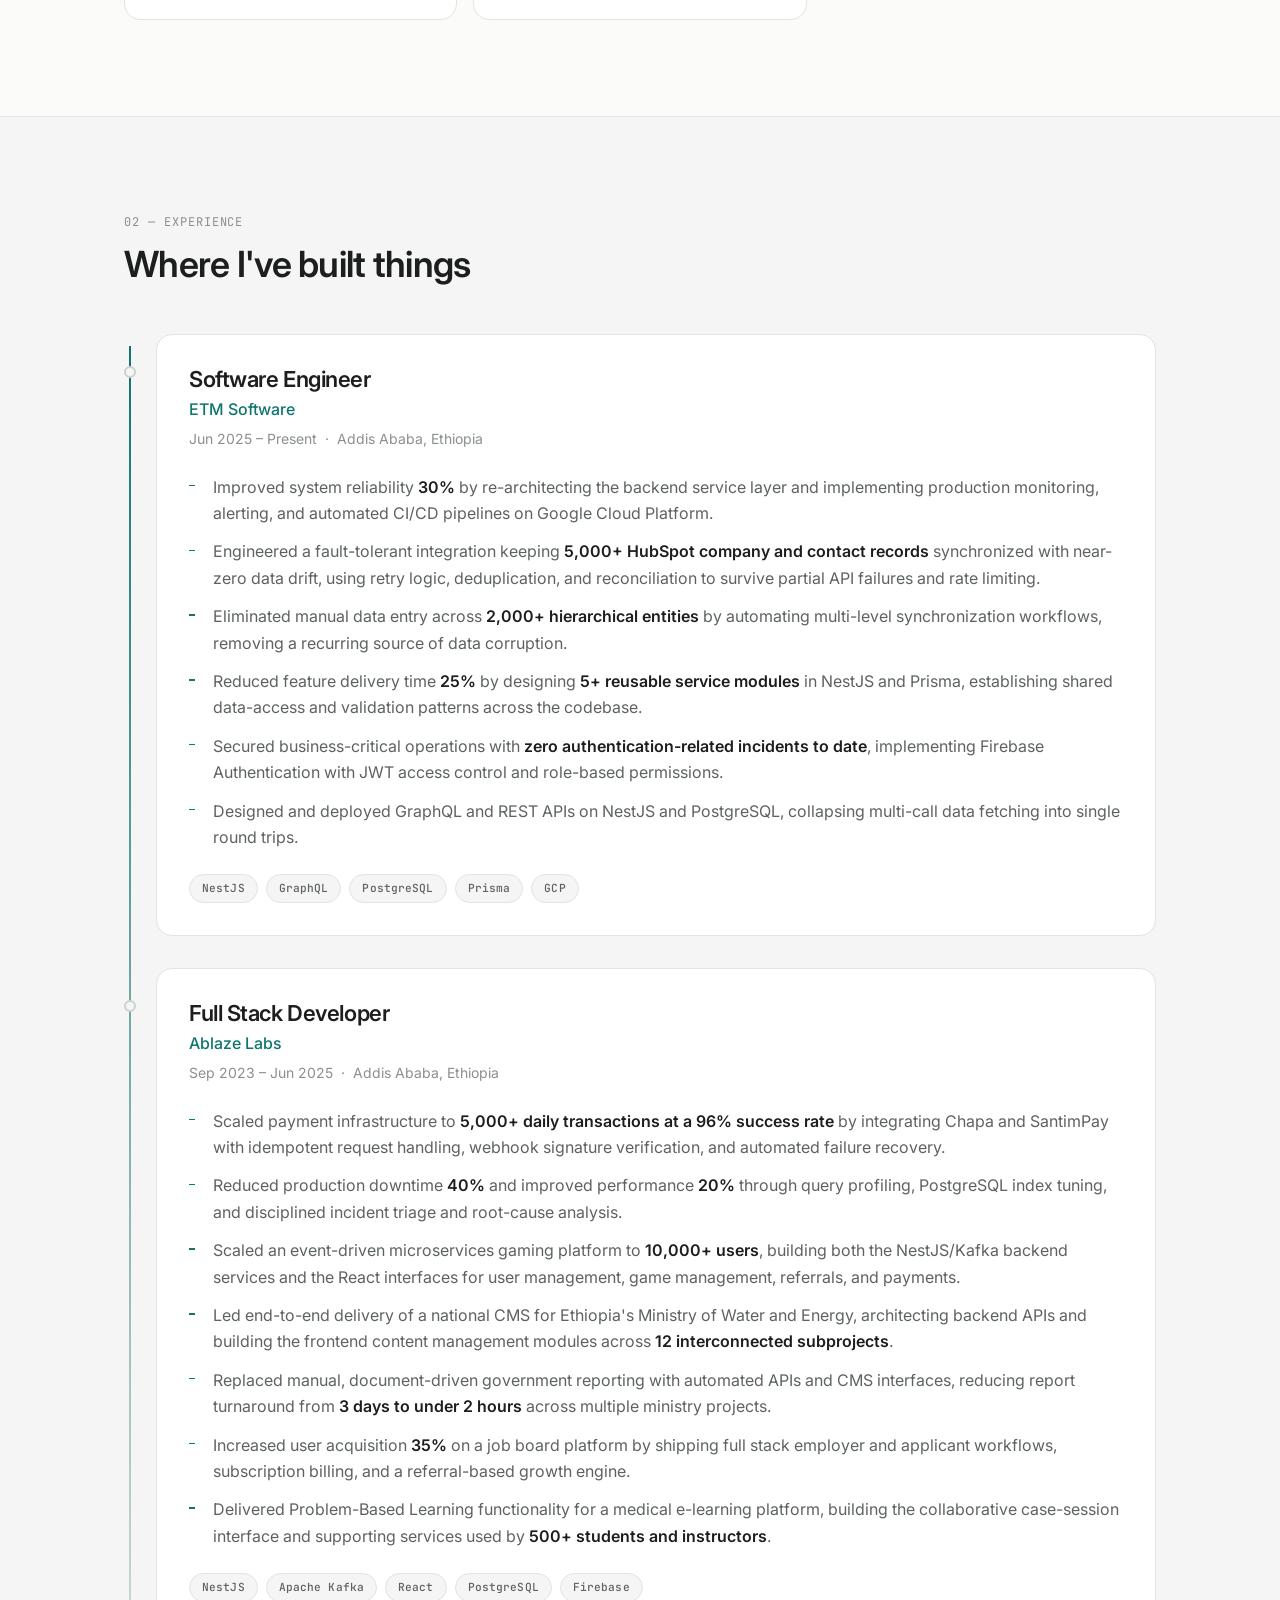
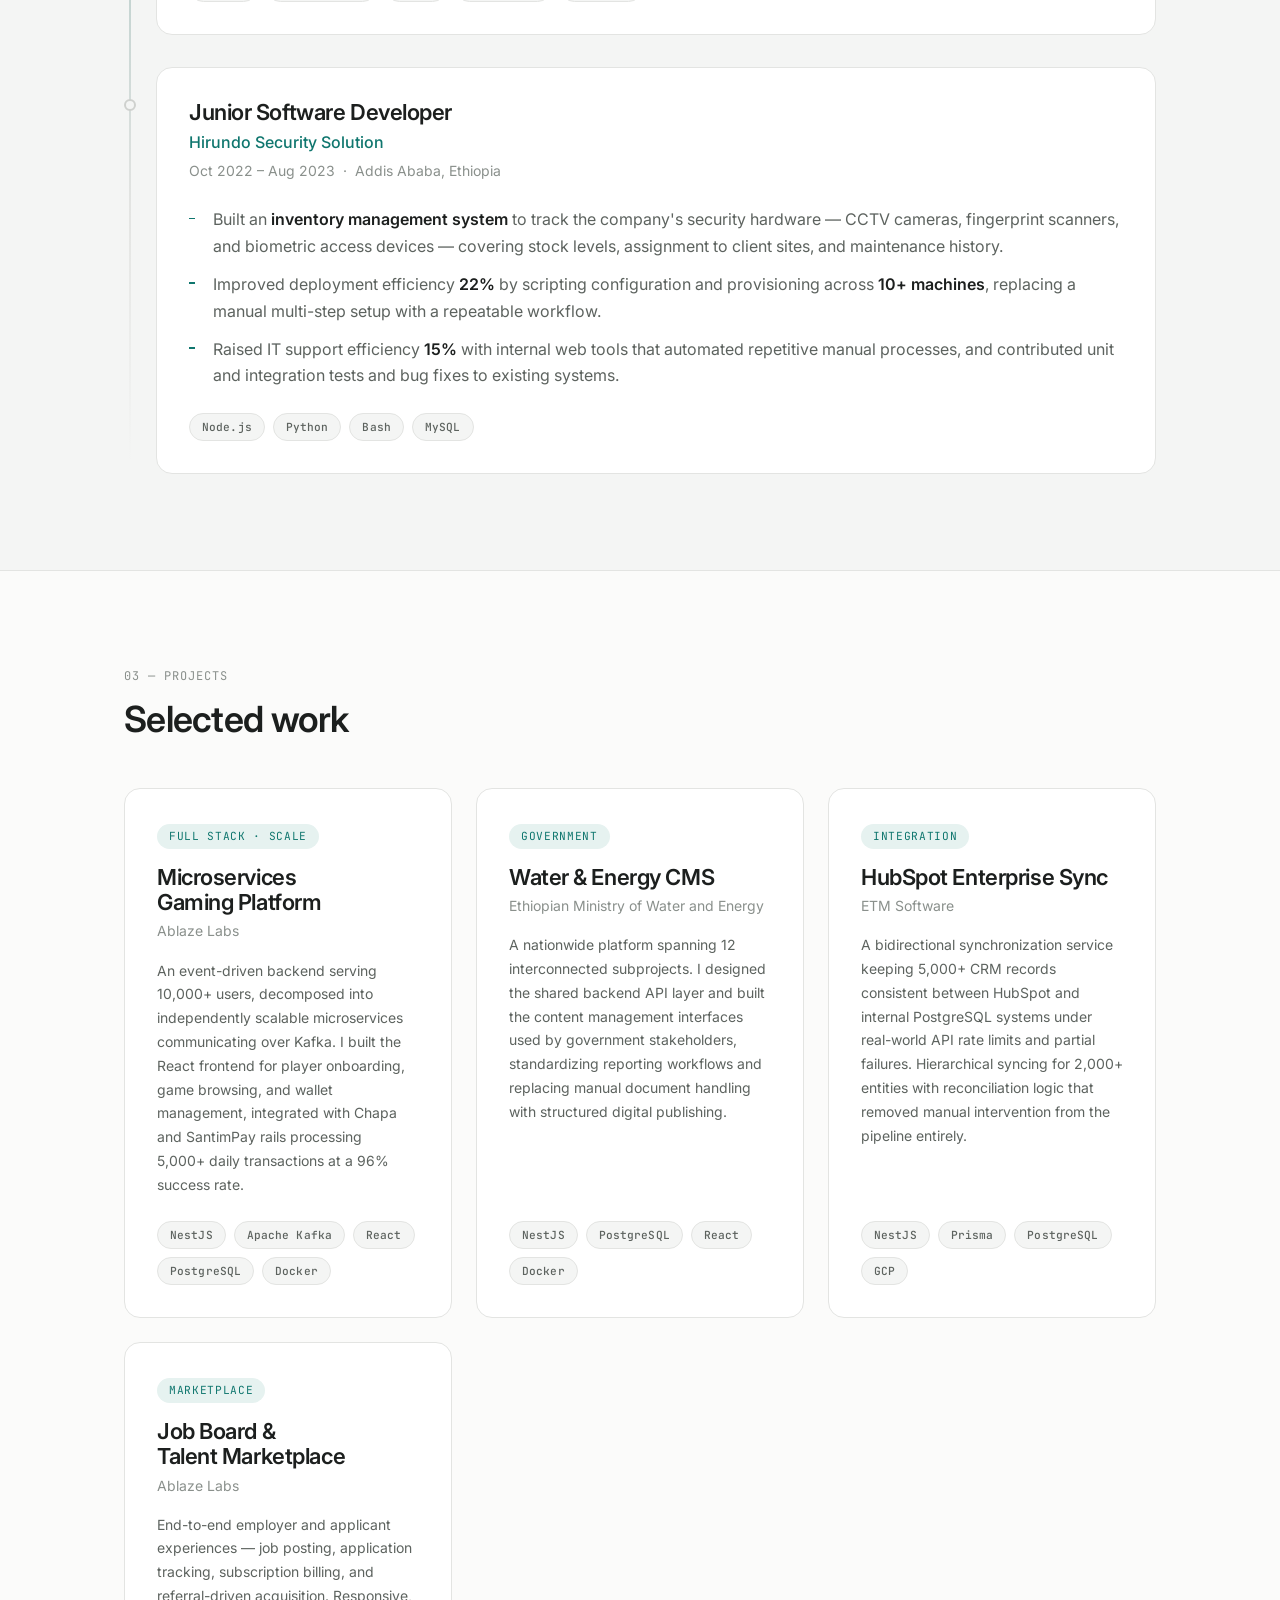
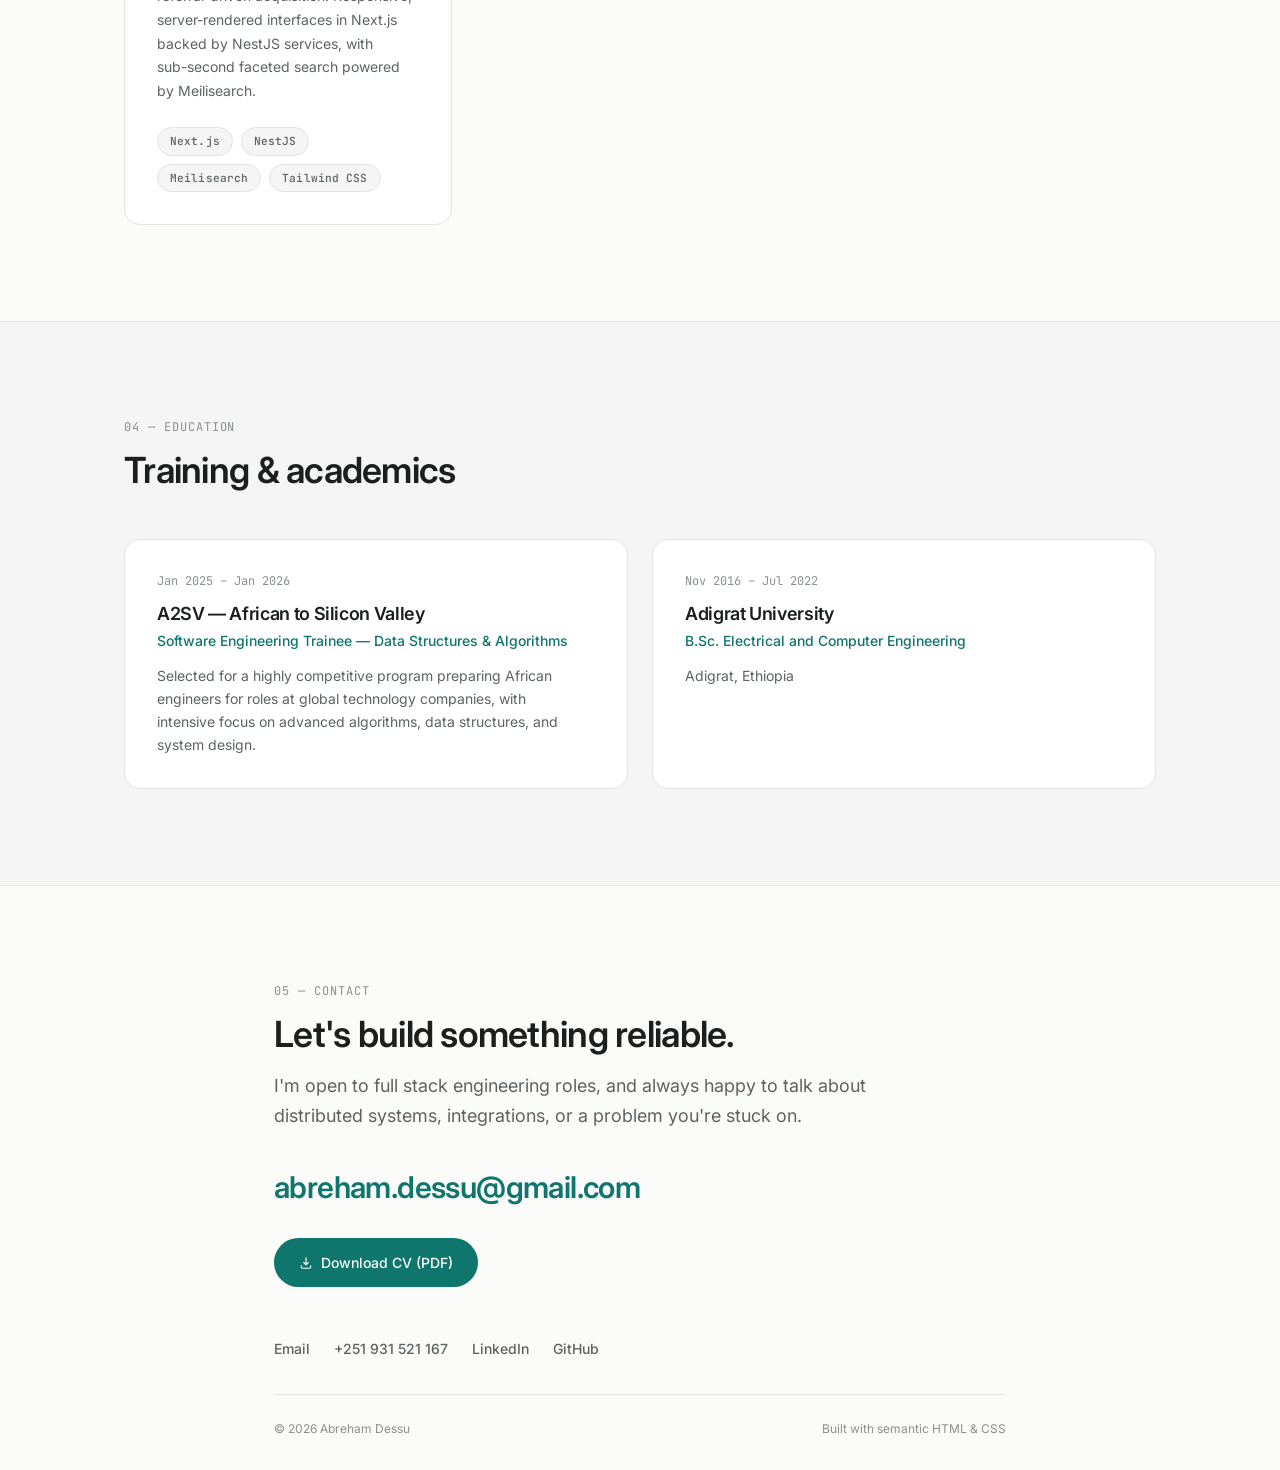
==== commit aea498b2: "feat: update my cv" ====
--- a/index.html
+++ b/index.html
@@ -61,15 +61,20 @@
     <!-- ============ HERO ============ -->
     <section class="hero" id="hero">
       <div class="container hero__inner">
-        <p class="hero__eyebrow">Addis Ababa, Ethiopia &nbsp;·&nbsp; Open to opportunities</p>
-        <h1 class="hero__name">Abreham Dessu</h1>
-        <p class="hero__title">Full Stack Software Engineer</p>
+        <p class="hero__status">
+          <span class="hero__pulse" aria-hidden="true"></span>
+          Open to opportunities &nbsp;·&nbsp; Addis&nbsp;Ababa,&nbsp;Ethiopia
+        </p>
+        <p class="hero__intro">Hi, I'm <strong>Abreham Dessu</strong> — full stack software engineer.</p>
+        <h1 class="hero__headline">
+          <span class="hero__line">Payments that <em class="hero__em">clear.</em></span>
+          <span class="hero__line">Data that <em class="hero__em">doesn't drift.</em></span>
+          <span class="hero__line">Interfaces people <em class="hero__em">actually use.</em></span>
+        </h1>
         <p class="hero__hook">
-          I ship complete products — from PostgreSQL schema and event-driven microservices
-          through to the React and Next.js interfaces users actually touch. Platforms serving
-          <strong>10,000+ users</strong>, payment rails clearing
-          <strong>5,000+ daily transactions</strong>, and integrations that keep thousands of
-          records in sync without drifting.
+          I've spent 4+ years shipping TypeScript products end to end — PostgreSQL schemas and
+          Kafka microservices underneath, React and Next.js on top — usually where a failure
+          costs someone money, data, or a deadline.
         </p>
         <div class="hero__actions">
           <a class="btn btn--primary" href="Abreham_Dessu_CV.pdf" download="Abreham_Dessu_CV.pdf">
@@ -78,26 +83,31 @@
             </svg>
             Download CV
           </a>
-          <a class="btn btn--ghost" href="#projects">View my work</a>
+          <a class="btn btn--ghost btn--arrow" href="#projects">
+            View my work
+            <svg class="icon" viewBox="0 0 24 24" aria-hidden="true" focusable="false">
+              <path d="M5 12h14m0 0-6-6m6 6-6 6"/>
+            </svg>
+          </a>
           <a class="btn btn--ghost" href="mailto:abreham.dessu@gmail.com">Get in touch</a>
         </div>
-        <p class="hero__filemeta">PDF · 2 pages · updated August 2026 — or <a href="resume.html">view it in the browser</a></p>
+        <p class="hero__filemeta">PDF · 2 pages · updated October 2026 — or <a href="resume.html">view it in the browser</a></p>
         <ul class="hero__stats">
           <li class="stat">
-            <span class="stat__value">4+</span>
-            <span class="stat__label">Years building software</span>
+            <span class="stat__value" data-count="10" data-suffix="k+">10k+</span>
+            <span class="stat__label">Users on an event-driven platform I scaled</span>
           </li>
           <li class="stat">
-            <span class="stat__value">10k+</span>
-            <span class="stat__label">Users served in production</span>
+            <span class="stat__value" data-count="96" data-suffix="%">96%</span>
+            <span class="stat__label">Success rate across 5,000+ daily payments</span>
           </li>
           <li class="stat">
-            <span class="stat__value">30%</span>
-            <span class="stat__label">Reliability improvement</span>
+            <span class="stat__value" data-count="40" data-prefix="−" data-suffix="%">−40%</span>
+            <span class="stat__label">Production downtime after query and index tuning</span>
           </li>
           <li class="stat">
-            <span class="stat__value">96%</span>
-            <span class="stat__label">Payment success rate</span>
+            <span class="stat__value">3d<span class="stat__arrow" aria-hidden="true">→</span><span class="visually-hidden"> to </span>2h</span>
+            <span class="stat__label">Government report turnaround, down from three days</span>
           </li>
         </ul>
       </div>
@@ -593,5 +603,37 @@
     </div>
   </footer>
 
+  <script>
+    // Count the hero stats up from zero. The final values are already in the HTML,
+    // so nothing breaks without JavaScript or for visitors who prefer reduced motion.
+    (function () {
+      if (window.matchMedia('(prefers-reduced-motion: reduce)').matches) return;
+      var stats = document.querySelectorAll('.stat__value[data-count]');
+      var duration = 1400;
+      var startDelay = 700; // let the hero finish fading in first
+
+      stats.forEach(function (el) {
+        var target = Number(el.dataset.count);
+        var prefix = el.dataset.prefix || '';
+        var suffix = el.dataset.suffix || '';
+        var final = el.textContent;
+        el.setAttribute('aria-label', final);
+        el.textContent = prefix + '0' + suffix;
+
+        setTimeout(function () {
+          var start = performance.now();
+          function tick(now) {
+            var t = Math.min((now - start) / duration, 1);
+            var eased = 1 - Math.pow(1 - t, 3);
+            el.textContent = prefix + Math.round(target * eased) + suffix;
+            if (t < 1) requestAnimationFrame(tick);
+            else el.textContent = final;
+          }
+          requestAnimationFrame(tick);
+        }, startDelay);
+      });
+    })();
+  </script>
+
 </body>
 </html>
--- a/style.css
+++ b/style.css
@@ -36,6 +36,10 @@
   --color-accent-hover:  #115e59;
   --color-accent-soft:   #e6f2f0;
 
+  /* Hero highlight + background glow */
+  --hero-gradient: linear-gradient(100deg, #0f766e 0%, #0e7490 100%);
+  --hero-glow:     rgba(15, 118, 110, 0.13);
+
   /* Typography */
   --font-sans: "Inter", -apple-system, BlinkMacSystemFont, "Segoe UI", Roboto,
                "Helvetica Neue", Arial, sans-serif;
@@ -48,7 +52,7 @@
   --text-xl:   1.375rem;
   --text-2xl:  1.75rem;
   --text-3xl:  2.25rem;
-  --text-hero: clamp(2.75rem, 8vw, 4.5rem);
+  --text-hero: clamp(2.25rem, 6vw, 3.75rem);
 
   /* Spacing scale */
   --space-1: 0.25rem;
@@ -95,6 +99,9 @@
     --color-accent-hover:  #99f6e4;
     --color-accent-soft:   #14312d;
 
+    --hero-gradient: linear-gradient(100deg, #5eead4 0%, #67e8f9 100%);
+    --hero-glow:     rgba(94, 234, 212, 0.10);
+
     --shadow-sm: 0 1px 2px rgba(0, 0, 0, 0.3);
     --shadow-md: 0 4px 16px rgba(0, 0, 0, 0.35);
     --shadow-lg: 0 16px 40px rgba(0, 0, 0, 0.5);
@@ -169,6 +176,17 @@
 
 .skip-link:focus {
   left: var(--space-4);
+}
+
+/* Read by screen readers, hidden on screen */
+.visually-hidden {
+  position: absolute;
+  width: 1px;
+  height: 1px;
+  overflow: hidden;
+  clip: rect(0 0 0 0);
+  clip-path: inset(50%);
+  white-space: nowrap;
 }
 
 
@@ -299,40 +317,109 @@
 /* ---------- 5. HERO ---------- */
 
 .hero {
-  padding-block: clamp(var(--space-8), 14vh, var(--space-9)) var(--space-9);
+  position: relative;
+  isolation: isolate;
+  overflow: hidden;
+  padding-block: clamp(var(--space-8), 12vh, var(--space-9)) var(--space-9);
+}
+
+/* Dotted grid that fades out toward the edges */
+.hero::before {
+  content: "";
+  position: absolute;
+  inset: 0;
+  z-index: -2;
+  background-image: radial-gradient(var(--color-border-strong) 1px, transparent 1.5px);
+  background-size: 26px 26px;
+  -webkit-mask-image: radial-gradient(ellipse 70% 60% at 50% 30%, #000 15%, transparent 75%);
+          mask-image: radial-gradient(ellipse 70% 60% at 50% 30%, #000 15%, transparent 75%);
+  pointer-events: none;
+}
+
+/* Soft accent glow behind the headline */
+.hero::after {
+  content: "";
+  position: absolute;
+  z-index: -1;
+  top: -15%;
+  left: 50%;
+  width: min(1000px, 140vw);
+  aspect-ratio: 1.5;
+  transform: translateX(-35%);
+  background: radial-gradient(closest-side, var(--hero-glow), transparent);
+  pointer-events: none;
 }
 
 .hero__inner {
-  max-width: 780px;
+  max-width: 920px;
   margin-inline: auto;
 }
 
-.hero__eyebrow {
+/* "Open to opportunities" pill with a live dot */
+.hero__status {
+  display: inline-flex;
+  align-items: center;
+  gap: var(--space-2);
+  padding: var(--space-1) var(--space-4) var(--space-1) var(--space-3);
   font-size: var(--text-sm);
   font-weight: 500;
-  color: var(--color-accent);
-  letter-spacing: 0.02em;
+  color: var(--color-text-muted);
+  background-color: color-mix(in srgb, var(--color-surface) 80%, transparent);
+  border: 1px solid var(--color-border);
+  border-radius: var(--radius-pill);
+  box-shadow: var(--shadow-sm);
+  margin-bottom: var(--space-6);
+}
+
+.hero__pulse {
+  position: relative;
+  width: 8px;
+  height: 8px;
+  flex-shrink: 0;
+  border-radius: 50%;
+  background-color: var(--color-accent);
+}
+
+.hero__pulse::after {
+  content: "";
+  position: absolute;
+  inset: 0;
+  border-radius: inherit;
+  background-color: inherit;
+  animation: hero-pulse 2s var(--ease) infinite;
+}
+
+.hero__intro {
+  font-size: var(--text-lg);
+  color: var(--color-text-muted);
   margin-bottom: var(--space-4);
 }
 
-.hero__name {
+.hero__intro strong { color: var(--color-text); }
+
+.hero__headline {
   font-size: var(--text-hero);
   font-weight: 700;
+  line-height: 1.08;
   letter-spacing: -0.035em;
-  margin-bottom: var(--space-3);
-}
-
-.hero__title {
-  font-size: var(--text-xl);
-  font-weight: 500;
-  color: var(--color-text-muted);
-  margin-bottom: var(--space-5);
+  margin-bottom: var(--space-6);
+}
+
+.hero__line { display: block; }
+
+.hero__em {
+  font-style: normal;
+  color: var(--color-accent); /* fallback if background-clip isn't supported */
+  background-image: var(--hero-gradient);
+  -webkit-background-clip: text;
+          background-clip: text;
+  -webkit-text-fill-color: transparent;
 }
 
 .hero__hook {
   font-size: var(--text-lg);
   color: var(--color-text-muted);
-  max-width: 62ch;
+  max-width: 60ch;
   margin-bottom: var(--space-6);
 }
 
@@ -400,32 +487,76 @@
   transform: translateY(-2px);
 }
 
+.btn--arrow .icon { transition: transform var(--transition); }
+.btn--arrow:hover .icon { transform: translateX(3px); }
+
 /* Hero stats */
 .hero__stats {
   display: grid;
   grid-template-columns: repeat(4, 1fr);
-  gap: var(--space-5);
-  padding-top: var(--space-6);
-  border-top: 1px solid var(--color-border);
+  gap: var(--space-4);
 }
 
 .stat {
   display: flex;
   flex-direction: column;
   gap: var(--space-1);
+  padding: var(--space-4);
+  background-color: color-mix(in srgb, var(--color-surface) 75%, transparent);
+  border: 1px solid var(--color-border);
+  border-radius: var(--radius-md);
 }
 
 .stat__value {
-  font-size: var(--text-2xl);
+  font-size: var(--text-3xl);
   font-weight: 700;
+  line-height: 1.1;
   letter-spacing: -0.03em;
   color: var(--color-accent);
+  font-variant-numeric: tabular-nums;
+  white-space: nowrap;
+}
+
+.stat__arrow {
+  margin-inline: 0.12em;
+  font-weight: 500;
+  color: var(--color-text-subtle);
 }
 
 .stat__label {
   font-size: var(--text-xs);
-  color: var(--color-text-subtle);
+  color: var(--color-text-muted);
   line-height: 1.4;
+}
+
+/* Hero entrance: each piece rises in, one after another */
+.hero__status,
+.hero__intro,
+.hero__line,
+.hero__hook,
+.hero__actions,
+.hero__filemeta,
+.hero__stats {
+  animation: hero-rise 700ms var(--ease) both;
+}
+
+.hero__intro              { animation-delay: 80ms; }
+.hero__line:nth-child(1)  { animation-delay: 180ms; }
+.hero__line:nth-child(2)  { animation-delay: 280ms; }
+.hero__line:nth-child(3)  { animation-delay: 380ms; }
+.hero__hook               { animation-delay: 500ms; }
+.hero__actions            { animation-delay: 580ms; }
+.hero__filemeta           { animation-delay: 640ms; }
+.hero__stats              { animation-delay: 700ms; }
+
+@keyframes hero-rise {
+  from { opacity: 0; transform: translateY(14px); }
+  to   { opacity: 1; transform: none; }
+}
+
+@keyframes hero-pulse {
+  from { transform: scale(1);   opacity: 0.6; }
+  to   { transform: scale(2.8); opacity: 0; }
 }
 
 
@@ -940,6 +1071,13 @@
 
   .hero__hook { font-size: var(--text-base); }
 
+  .hero__status {
+    font-size: var(--text-xs);
+    margin-bottom: var(--space-5);
+  }
+
+  .hero__intro { font-size: var(--text-base); }
+
   .btn {
     flex: 1 1 auto;
     text-align: center;
@@ -965,6 +1103,9 @@
 /* Very small screens */
 @media (max-width: 380px) {
   .hero__stats { grid-template-columns: 1fr; }
+
+  /* The pill can wrap to two lines here, so round it like a card */
+  .hero__status { border-radius: var(--radius-md); }
 }
 
 
@@ -980,4 +1121,16 @@
     animation-iteration-count: 1 !important;
     transition-duration: 0.01ms !important;
   }
-}
+
+  /* Show the hero immediately instead of waiting out the entrance delays */
+  .hero__status,
+  .hero__intro,
+  .hero__line,
+  .hero__hook,
+  .hero__actions,
+  .hero__filemeta,
+  .hero__stats,
+  .hero__pulse::after {
+    animation: none !important;
+  }
+}
